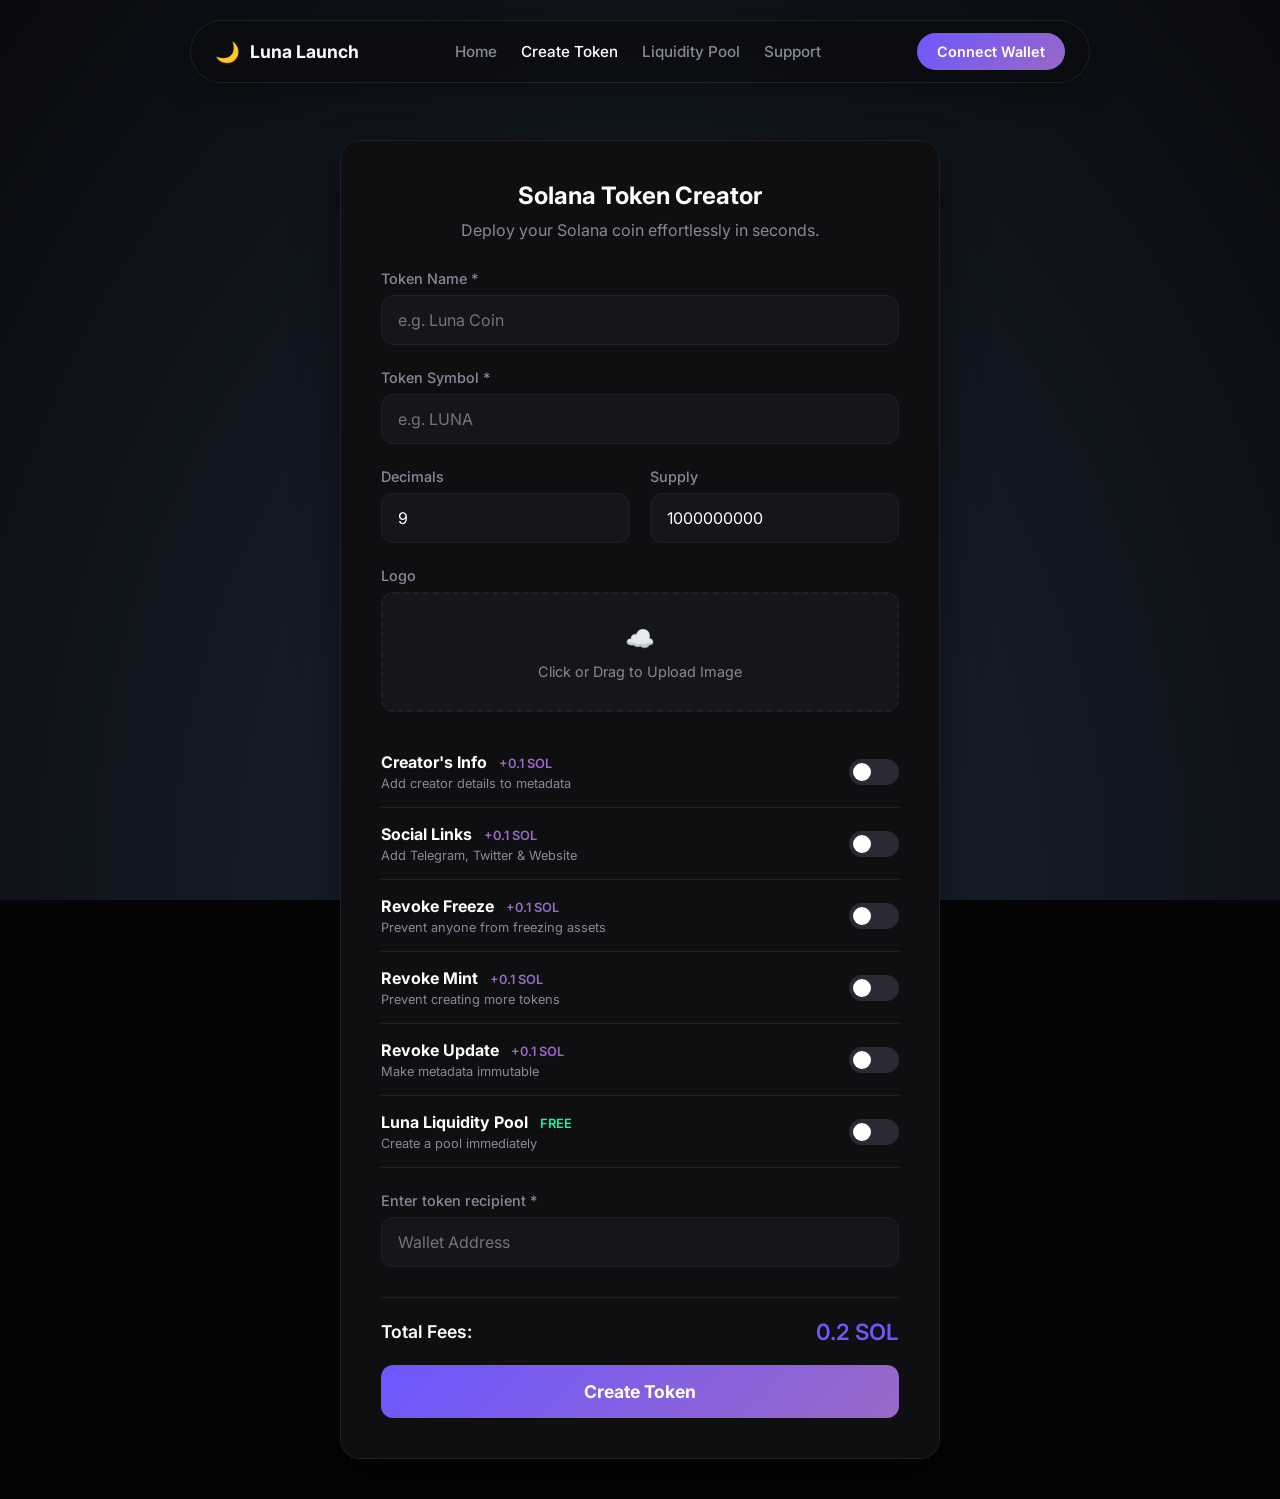
==== create-token.html @ 7d6309a6 "Add files via upload" ====
<!DOCTYPE html>
<html lang="en">
<head>
    <meta charset="UTF-8">
    <meta name="viewport" content="width=device-width, initial-scale=1.0">
    <title>Create Token - Luna Launch</title>
    <link rel="stylesheet" href="style.css">
    <link href="https://fonts.googleapis.com/css2?family=Inter:wght@400;500;600;700&display=swap" rel="stylesheet">
</head>
<body>

    <div class="bg-stars" id="bgStars">
        </div>

    <nav class="navbar" id="navbar">
        <div class="nav-brand">
            <span style="font-size: 20px;">🌙</span> Luna Launch
        </div>
        <div class="nav-links">
            <a href="index.html">Home</a>
            <a href="create-token.html" class="active">Create Token</a>
            <a href="https://raydium.io/swap/?inputMint=sol&outputMint=4k3Dyjzvzp8eMZWUXbBCjEvwSkkk59S5iCNLY3QrkX6R">Liquidity Pool</a>
            <a href="https://discord.com/invite/lunalaunch">Support</a>
        </div>
        <button class="btn-connect" id="walletBtn">Connect Wallet</button>
    </nav>

    <div class="container">
        <div class="creator-card">
            <h2 style="text-align: center; margin-bottom: 10px;">Solana Token Creator</h2>
            <p style="text-align: center; color: var(--text-muted); margin-bottom: 30px;">Deploy your Solana coin effortlessly in seconds.</p>

            <form id="tokenForm">
                <div class="form-group">
                    <label>Token Name *</label>
                    <input type="text" class="input-field" placeholder="e.g. Luna Coin" required>
                </div>

                <div class="form-group">
                    <label>Token Symbol *</label>
                    <input type="text" class="input-field" placeholder="e.g. LUNA" maxlength="10" required>
                </div>

                <div style="display: flex; gap: 20px;">
                    <div class="form-group" style="flex: 1;">
                        <label>Decimals</label>
                        <input type="number" class="input-field" value="9" min="0" max="9">
                    </div>
                    <div class="form-group" style="flex: 1;">
                        <label>Supply</label>
                        <input type="number" class="input-field" value="1000000000">
                    </div>
                </div>

                <div class="form-group">
                    <label>Logo</label>
                    <div class="file-upload" id="logoUploadBox">
                        <input type="file" id="logoInput" accept="image/png, image/jpeg, image/gif">
                        
                        <div class="upload-content">
                            <span class="upload-icon">☁️</span>
                            <p style="color: var(--text-muted); font-size: 0.9rem;">Click or Drag to Upload Image</p>
                        </div>
                        
                        <img src="" alt="Preview" class="preview-image" id="logoPreview">
                    </div>
                </div>

                <div class="toggle-row">
                    <div class="toggle-info">
                        <h4>Creator's Info <span class="cost-badge">+0.1 SOL</span></h4>
                        <p>Add creator details to metadata</p>
                    </div>
                    <label class="switch">
                        <input type="checkbox" id="toggleCreator">
                        <span class="slider"></span>
                    </label>
                </div>
                <div class="hidden-section" id="sectionCreator">
                    <div class="form-group">
                        <label>Creator Name</label>
                        <input type="text" class="input-field" placeholder="Your Name or Org">
                    </div>
                    <div class="form-group">
                        <label>Creator Website</label>
                        <input type="url" class="input-field" placeholder="https://">
                    </div>
                </div>

                <div class="toggle-row">
                    <div class="toggle-info">
                        <h4>Social Links <span class="cost-badge">+0.1 SOL</span></h4>
                        <p>Add Telegram, Twitter & Website</p>
                    </div>
                    <label class="switch">
                        <input type="checkbox" id="toggleSocials">
                        <span class="slider"></span>
                    </label>
                </div>
                <div class="hidden-section" id="sectionSocials">
                    <div class="form-group">
                        <label>Telegram Group</label>
                        <input type="url" class="input-field" placeholder="https://t.me/...">
                    </div>
                    <div class="form-group">
                        <label>X / Twitter</label>
                        <input type="url" class="input-field" placeholder="https://x.com/...">
                    </div>
                    <div class="form-group">
                        <label>Website</label>
                        <input type="url" class="input-field" placeholder="https://...">
                    </div>
                </div>

                <div class="toggle-row">
                    <div class="toggle-info">
                        <h4>Revoke Freeze <span class="cost-badge">+0.1 SOL</span></h4>
                        <p>Prevent anyone from freezing assets</p>
                    </div>
                    <label class="switch">
                        <input type="checkbox" class="price-trigger">
                        <span class="slider"></span>
                    </label>
                </div>

                <div class="toggle-row">
                    <div class="toggle-info">
                        <h4>Revoke Mint <span class="cost-badge">+0.1 SOL</span></h4>
                        <p>Prevent creating more tokens</p>
                    </div>
                    <label class="switch">
                        <input type="checkbox" class="price-trigger">
                        <span class="slider"></span>
                    </label>
                </div>

                <div class="toggle-row">
                    <div class="toggle-info">
                        <h4>Revoke Update <span class="cost-badge">+0.1 SOL</span></h4>
                        <p>Make metadata immutable</p>
                    </div>
                    <label class="switch">
                        <input type="checkbox" class="price-trigger">
                        <span class="slider"></span>
                    </label>
                </div>

                <div class="toggle-row">
                    <div class="toggle-info">
                        <h4>Luna Liquidity Pool <span class="cost-badge" style="color: #00ff9d;">FREE</span></h4>
                        <p>Create a pool immediately</p>
                    </div>
                    <label class="switch">
                        <input type="checkbox" id="togglePool">
                        <span class="slider"></span>
                    </label>
                </div>
                <div class="hidden-section" id="sectionPool">
                    <div style="display: flex; gap: 20px;">
                        <div class="form-group" style="flex: 1;">
                            <label>SOL Amount</label>
                            <input type="number" id="poolSolInput" class="input-field" placeholder="0.0" step="any" min="0">
                        </div>
                        <div class="form-group" style="flex: 1;">
                            <label>Token Amount</label>
                            <input type="number" class="input-field" placeholder="0.0">
                        </div>
                    </div>
                </div>

                <div class="form-group" style="margin-top: 24px;">
                    <label>Enter token recipient *</label>
                    <input type="text" class="input-field" placeholder="Wallet Address" required>
                </div>

                <div class="action-area">
                    <div class="total-cost">
                        <span>Total Fees:</span>
                        <span class="cost-value"><span id="totalDisplay">0.2</span> SOL</span>
                    </div>
                    <button type="submit" class="btn-launch">Create Token</button>
                </div>
            </form>
        </div>
    </div>

    <div class="modal-overlay" id="paymentModal">
        <div class="modal">
            <h2>Your token is being created</h2>
            <p>To launch the token, send the exact amount of SOL to the specified address below.</p>
            
            <p style="color: var(--text-muted); font-size: 0.9rem;">Amount to send:</p>
            <div class="sol-amount"><span id="modalAmount">0.2</span> SOL</div>
            
            <div class="wallet-box" id="walletAddress">8jt9g3vCmyUqVGvy4qknYH4GTq4n6AurmJwuQjyFQtEo</div>
            
            <div class="modal-actions">
                <button class="btn-copy" id="copyBtn">Copy Address</button>
                <button class="btn-check" id="checkTxBtn">Check Transaction</button>
            </div>

            <div id="statusText"></div>

            <button class="close-modal" id="closeModal">Cancel / Close</button>
        </div>
    </div>

    <script src="script.js"></script>
</body>
</html>
---- style.css ----
:root {
    --bg-color: #050505;
    --card-bg: #0f0f12;
    --card-border: #1f1f25;
    --primary: #6d57ff;
    --primary-hover: #5642e6;
    --accent: #9969c7;
    --text-main: #ffffff;
    --text-muted: #888899;
    --input-bg: #16161a;
    --success: #00ff9d;
    --warning: #ffcc00;
    --radius-md: 12px;
    --radius-lg: 20px;
    --font-main: 'Inter', sans-serif;
}

* { margin: 0; padding: 0; box-sizing: border-box; font-family: var(--font-main); }

body {
    background-color: var(--bg-color);
    color: var(--text-main);
    min-height: 100vh;
    overflow-x: hidden;
    position: relative;
}

/* --- GLOWING STARS ANIMATION --- */
.bg-stars {
    position: fixed;
    top: 0; left: 0; width: 100%; height: 100%;
    z-index: -1;
    background: radial-gradient(ellipse at bottom, #1B2735 0%, #090a0f 100%);
    overflow: hidden;
}

.star {
    position: absolute;
    bottom: -100px;
    background: white;
    border-radius: 50%;
    box-shadow: 0 0 10px var(--primary), 0 0 20px var(--accent);
    animation: flowUp linear infinite;
}

/* Animation for stars flowing up */
@keyframes flowUp {
    0% { transform: translateY(0) scale(0.5); opacity: 0; }
    10% { opacity: 1; }
    90% { opacity: 1; }
    100% { transform: translateY(-120vh) scale(1); opacity: 0; }
}

/* --- NAVBAR (Scroll Logic) --- */
.navbar {
    position: fixed;
    top: 20px;
    left: 50%;
    transform: translateX(-50%);
    width: 90%;
    max-width: 900px;
    background: rgba(10, 10, 12, 0.6); 
    backdrop-filter: blur(20px); 
    -webkit-backdrop-filter: blur(20px);
    border: 1px solid rgba(255, 255, 255, 0.08);
    box-shadow: 0 8px 32px 0 rgba(0, 0, 0, 0.3);
    border-radius: 100px;
    padding: 12px 24px;
    display: flex;
    justify-content: space-between;
    align-items: center;
    z-index: 1000;
    transition: transform 0.4s ease, top 0.4s ease, background 0.3s;
}

.navbar.hidden { transform: translate(-50%, -200%); }
.navbar:hover { background: rgba(10, 10, 12, 0.85); border-color: rgba(109, 87, 255, 0.3); }

.nav-brand { display: flex; align-items: center; gap: 10px; font-weight: 700; font-size: 1.1rem; }
.nav-links { display: flex; gap: 24px; }
.nav-links a { color: var(--text-muted); font-size: 0.95rem; font-weight: 500; text-decoration: none; transition: 0.3s; }
.nav-links a:hover, .nav-links a.active { color: var(--text-main); }
.btn-connect { background: linear-gradient(135deg, var(--primary), var(--accent)); border: none; padding: 10px 20px; border-radius: 100px; color: white; font-weight: 600; font-size: 0.9rem; cursor: pointer; transition: transform 0.2s; }
.btn-connect:hover { transform: scale(1.02); box-shadow: 0 4px 12px rgba(109, 87, 255, 0.3); }

/* --- LAYOUT --- */
.container { max-width: 1200px; margin: 140px auto 40px; padding: 0 20px; }
.hero { text-align: center; padding: 60px 0; }
.badge { display: inline-block; background: rgba(109, 87, 255, 0.1); color: var(--accent); padding: 6px 16px; border-radius: 100px; font-size: 0.85rem; font-weight: 600; border: 1px solid rgba(109, 87, 255, 0.2); margin-bottom: 24px; }
.hero h1 { font-size: 4rem; line-height: 1.1; margin-bottom: 24px; }
.hero h1 span { background: linear-gradient(to right, var(--primary), #b388ff); -webkit-background-clip: text; background-clip: text; -webkit-text-fill-color: transparent; }
.hero p { color: var(--text-muted); font-size: 1.2rem; max-width: 600px; margin: 0 auto 40px; }
.btn-large { background: var(--primary); padding: 16px 40px; border-radius: 100px; font-size: 1.1rem; font-weight: 600; display: inline-block; color: white; text-decoration: none; box-shadow: 0 0 20px rgba(109, 87, 255, 0.4); transition: 0.3s; }
.btn-large:hover { background: var(--primary-hover); transform: translateY(-2px); }

/* --- FEATURES --- */
.features-grid { display: grid; grid-template-columns: repeat(auto-fit, minmax(300px, 1fr)); gap: 24px; margin-top: 80px; }
.feature-card { background: var(--card-bg); border: 1px solid var(--card-border); padding: 32px; border-radius: var(--radius-lg); transition: transform 0.3s; }
.feature-card:hover { border-color: var(--primary); transform: translateY(-5px); }
.feature-card h3 { margin-bottom: 12px; font-size: 1.2rem; }
.feature-card p { color: var(--text-muted); line-height: 1.5; }

/* --- CREATOR APP --- */
.creator-card { background: var(--card-bg); border: 1px solid var(--card-border); border-radius: var(--radius-lg); max-width: 600px; margin: 0 auto; padding: 40px; box-shadow: 0 20px 40px rgba(0,0,0,0.5); position: relative; z-index: 10; }
.form-group { margin-bottom: 24px; }
.form-group label { display: block; margin-bottom: 8px; color: var(--text-muted); font-size: 0.9rem; font-weight: 500; }
.input-field { width: 100%; background: var(--input-bg); border: 1px solid var(--card-border); padding: 14px 16px; border-radius: var(--radius-md); color: white; font-size: 1rem; outline: none; transition: border-color 0.2s; }
.input-field:focus { border-color: var(--primary); }

/* Logo Upload & Preview Styles */
.file-upload { border: 2px dashed var(--card-border); background: var(--input-bg); border-radius: var(--radius-md); padding: 5px; min-height: 120px; display: flex; flex-direction: column; justify-content: center; align-items: center; cursor: pointer; position: relative; transition: 0.3s; overflow: hidden; }
.file-upload:hover { border-color: var(--primary); }
.file-upload input { position: absolute; width: 100%; height: 100%; top: 0; left: 0; opacity: 0; cursor: pointer; z-index: 2; }
.upload-content { text-align: center; pointer-events: none; transition: opacity 0.3s; }
.upload-icon { font-size: 24px; color: var(--primary); margin-bottom: 10px; display: block; }
.preview-image { max-width: 100%; max-height: 110px; border-radius: 8px; display: none; object-fit: contain; position: relative; z-index: 1; }
/* When file is selected, hide text content */
.file-upload.has-file .upload-content { display: none; }
.file-upload.has-file .preview-image { display: block; }

/* --- TOGGLES --- */
.toggle-row { display: flex; justify-content: space-between; align-items: center; padding: 16px 0; border-bottom: 1px solid var(--card-border); }
.toggle-row:last-child { border-bottom: none; }
.toggle-info h4 { font-size: 1rem; margin-bottom: 4px; }
.toggle-info p { font-size: 0.8rem; color: var(--text-muted); }
.cost-badge { color: var(--accent); font-size: 0.8rem; font-weight: 600; margin-left: 8px; }
.switch { position: relative; display: inline-block; width: 50px; height: 26px; }
.switch input { opacity: 0; width: 0; height: 0; }
.slider { position: absolute; cursor: pointer; top: 0; left: 0; right: 0; bottom: 0; background-color: #2a2a35; transition: .4s; border-radius: 34px; }
.slider:before { position: absolute; content: ""; height: 18px; width: 18px; left: 4px; bottom: 4px; background-color: white; transition: .4s; border-radius: 50%; }
input:checked + .slider { background-color: var(--primary); }
input:checked + .slider:before { transform: translateX(24px); }
.hidden-section { display: none; padding-top: 15px; animation: fadeIn 0.3s ease; }
.hidden-section.active { display: block; }
@keyframes fadeIn { from { opacity: 0; transform: translateY(-5px); } to { opacity: 1; transform: translateY(0); } }

/* --- ACTION AREA --- */
.action-area { margin-top: 30px; padding-top: 20px; border-top: 1px solid var(--card-border); }
.total-cost { display: flex; justify-content: space-between; align-items: center; margin-bottom: 20px; font-size: 1.1rem; font-weight: 600; }
.cost-value { color: var(--primary); font-size: 1.4rem; }
.btn-launch { width: 100%; background: linear-gradient(135deg, var(--primary), var(--accent)); border: none; padding: 16px; border-radius: var(--radius-md); color: white; font-weight: 700; font-size: 1.1rem; cursor: pointer; transition: 0.3s; }
.btn-launch:hover { opacity: 0.9; box-shadow: 0 5px 20px rgba(109, 87, 255, 0.3); }

/* --- FAQ --- */
.faq-container { max-width: 800px; margin: 0 auto 80px; }
.faq-item { background: var(--card-bg); border: 1px solid var(--card-border); border-radius: var(--radius-md); margin-bottom: 16px; overflow: hidden; transition: border-color 0.3s ease; }
.faq-item:hover { border-color: var(--primary); }
.faq-question { padding: 24px; width: 100%; text-align: left; background: none; border: none; color: var(--text-main); font-size: 1.1rem; font-weight: 600; display: flex; justify-content: space-between; align-items: center; cursor: pointer; }
.faq-question::after { content: '+'; font-size: 1.5rem; color: var(--primary); transition: transform 0.3s ease; }
.faq-item.active .faq-question::after { transform: rotate(45deg); color: var(--text-muted); }
.faq-answer { max-height: 0; overflow: hidden; transition: max-height 0.3s ease-out, padding 0.3s ease; background: #121215; }
.faq-item.active .faq-answer { max-height: 200px; padding: 0 24px 24px; }
.faq-answer p { color: var(--text-muted); line-height: 1.6; font-size: 0.95rem; }

/* --- MODAL --- */
.modal-overlay { position: fixed; top: 0; left: 0; width: 100%; height: 100%; background: rgba(0,0,0,0.85); backdrop-filter: blur(8px); display: none; justify-content: center; align-items: center; z-index: 2000; }
.modal { background: #181820; border: 1px solid var(--card-border); padding: 40px; border-radius: 24px; width: 90%; max-width: 450px; text-align: center; box-shadow: 0 0 50px rgba(109, 87, 255, 0.2); }
.modal h2 { margin-bottom: 10px; }
.modal p { color: var(--text-muted); margin-bottom: 24px; }
.sol-amount { font-size: 2.5rem; font-weight: 800; color: var(--primary); margin: 10px 0 20px; }
.wallet-box { background: #000; padding: 15px; border-radius: 12px; border: 1px dashed var(--card-border); font-family: monospace; font-size: 0.9rem; word-break: break-all; margin-bottom: 20px; color: #ccc; user-select: all; }
.modal-actions { display: flex; flex-direction: column; gap: 10px; margin-bottom: 10px; }
.btn-copy { background: #2a2a35; color: white; border: none; padding: 12px; border-radius: 8px; cursor: pointer; font-weight: 600; width: 100%; transition: background 0.2s; }
.btn-copy:hover { background: #3a3a45; }
.btn-check { background: var(--primary); color: white; border: none; padding: 12px; border-radius: 8px; cursor: pointer; font-weight: 600; width: 100%; transition: 0.2s; }
.btn-check:hover { background: var(--primary-hover); }
#statusText { margin-top: 15px; font-size: 0.85rem; font-weight: 500; min-height: 1.2em; color: var(--warning); transition: 0.3s; }
.close-modal { margin-top: 15px; background: transparent; border: none; color: var(--text-muted); cursor: pointer; font-size: 0.9rem; }

@media (max-width: 768px) {
    .navbar { width: 95%; padding: 10px 16px; }
    .nav-links { display: none; }
    .hero h1 { font-size: 2.5rem; }
    .features-grid { grid-template-columns: 1fr; }
    .creator-card { padding: 24px; }
}
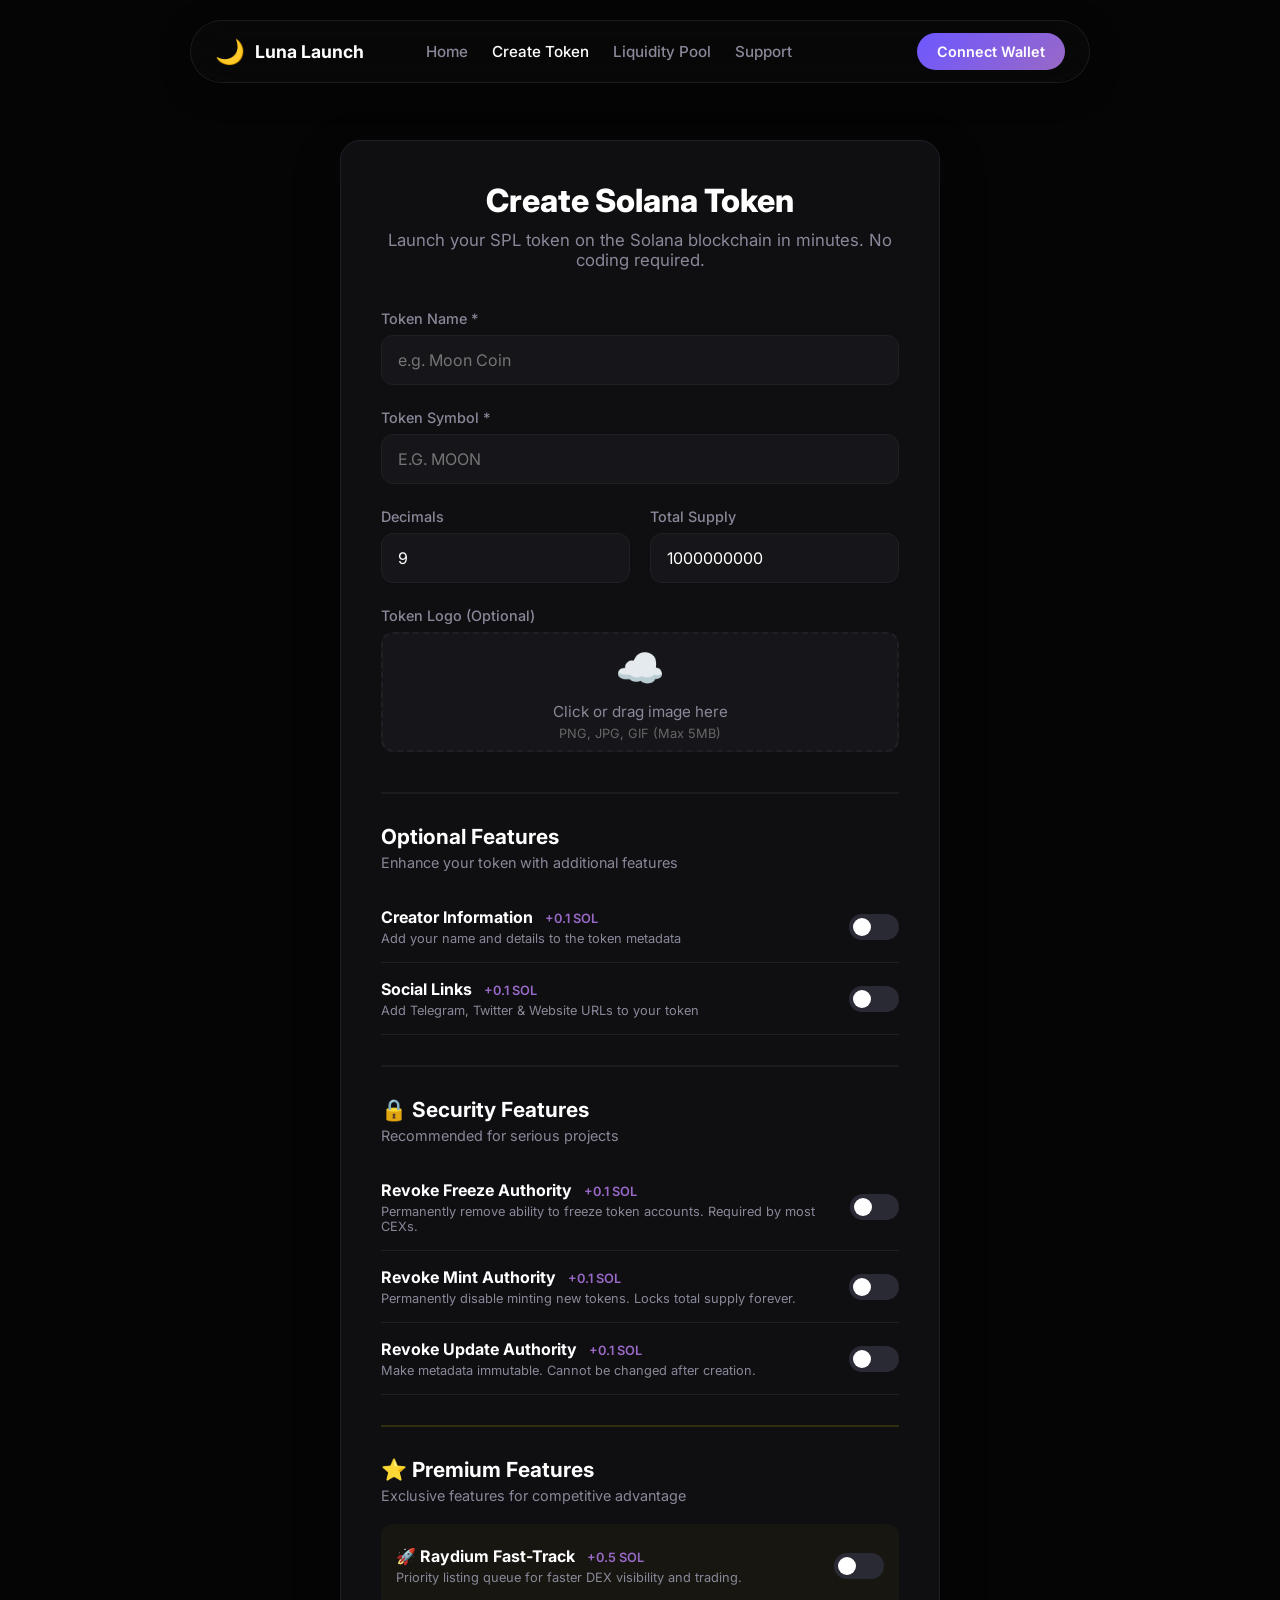
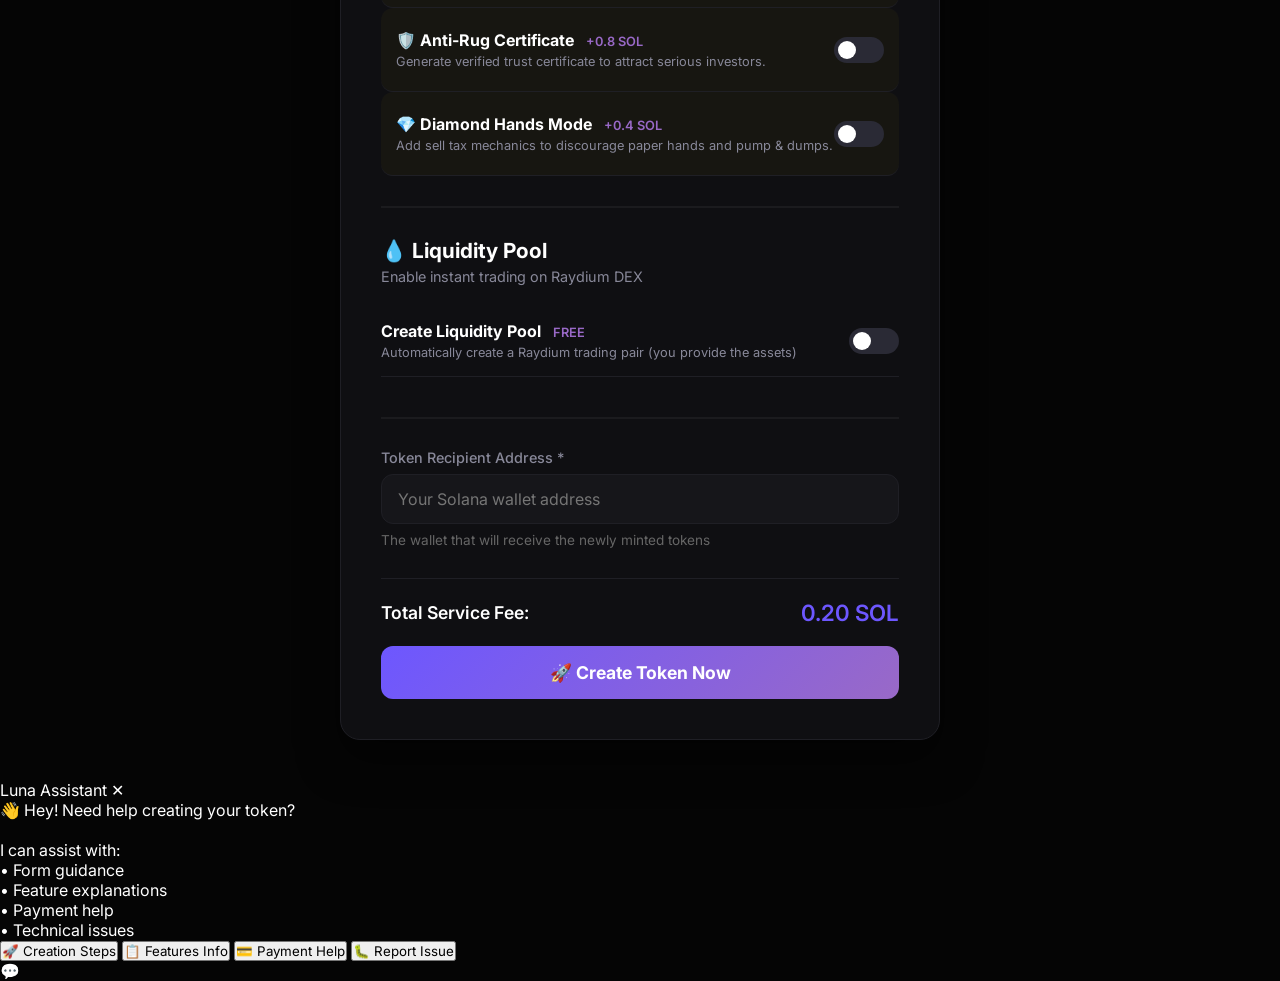
==== commit 18e0bbdf: "Revamp create-token.html with new features and UI Updated the create-token.html to enhance the token" ====
--- a/create-token.html
+++ b/create-token.html
@@ -3,208 +3,353 @@
 <head>
     <meta charset="UTF-8">
     <meta name="viewport" content="width=device-width, initial-scale=1.0">
-    <title>Create Token - Luna Launch</title>
+    <meta name="description" content="Create your Solana SPL token in minutes. Professional token launcher with no coding required. Trusted by 12,400+ projects.">
+    <title>Create Token - Luna Launch | Professional Solana Token Creator</title>
     <link rel="stylesheet" href="style.css">
-    <link href="https://fonts.googleapis.com/css2?family=Inter:wght@400;500;600;700&display=swap" rel="stylesheet">
+    <link href="https://fonts.googleapis.com/css2?family=Inter:wght@400;500;600;700;800;900&display=swap" rel="stylesheet">
+    
+    <!-- Favicon -->
+    <link rel="icon" href="data:image/svg+xml,<svg xmlns='http://www.w3.org/2000/svg' viewBox='0 0 100 100'><text y='.9em' font-size='90'>🌙</text></svg>">
 </head>
 <body>
 
-    <div class="bg-stars" id="bgStars">
-        </div>
-
+    <!-- Animated Background -->
+    <div class="bg-universe">
+        <div class="nebula n1"></div>
+        <div class="nebula n2"></div>
+        <div id="starContainer"></div>
+    </div>
+
+    <!-- Navigation Bar with Mobile Support -->
     <nav class="navbar" id="navbar">
         <div class="nav-brand">
-            <span style="font-size: 20px;">🌙</span> Luna Launch
-        </div>
+            <span style="font-size: 24px;">🌙</span> Luna Launch
+        </div>
+        
         <div class="nav-links">
             <a href="index.html">Home</a>
             <a href="create-token.html" class="active">Create Token</a>
-            <a href="https://raydium.io/swap/?inputMint=sol&outputMint=4k3Dyjzvzp8eMZWUXbBCjEvwSkkk59S5iCNLY3QrkX6R">Liquidity Pool</a>
-            <a href="https://discord.com/invite/lunalaunch">Support</a>
-        </div>
+            <a href="https://raydium.io/swap" target="_blank" rel="noopener">Liquidity Pool</a>
+            <a href="https://discord.com/invite/lunalaunch" target="_blank" rel="noopener">Support</a>
+        </div>
+        
+        <!-- Mobile Menu Toggle -->
+        <div class="mobile-menu-toggle">
+            <span></span>
+            <span></span>
+            <span></span>
+        </div>
+        
         <button class="btn-connect" id="walletBtn">Connect Wallet</button>
     </nav>
 
-    <div class="container">
-        <div class="creator-card">
-            <h2 style="text-align: center; margin-bottom: 10px;">Solana Token Creator</h2>
-            <p style="text-align: center; color: var(--text-muted); margin-bottom: 30px;">Deploy your Solana coin effortlessly in seconds.</p>
-
-            <form id="tokenForm">
-                <div class="form-group">
-                    <label>Token Name *</label>
-                    <input type="text" class="input-field" placeholder="e.g. Luna Coin" required>
-                </div>
-
-                <div class="form-group">
-                    <label>Token Symbol *</label>
-                    <input type="text" class="input-field" placeholder="e.g. LUNA" maxlength="10" required>
-                </div>
-
-                <div style="display: flex; gap: 20px;">
-                    <div class="form-group" style="flex: 1;">
-                        <label>Decimals</label>
-                        <input type="number" class="input-field" value="9" min="0" max="9">
-                    </div>
-                    <div class="form-group" style="flex: 1;">
-                        <label>Supply</label>
-                        <input type="number" class="input-field" value="1000000000">
-                    </div>
-                </div>
-
-                <div class="form-group">
-                    <label>Logo</label>
-                    <div class="file-upload" id="logoUploadBox">
-                        <input type="file" id="logoInput" accept="image/png, image/jpeg, image/gif">
-                        
-                        <div class="upload-content">
-                            <span class="upload-icon">☁️</span>
-                            <p style="color: var(--text-muted); font-size: 0.9rem;">Click or Drag to Upload Image</p>
-                        </div>
-                        
-                        <img src="" alt="Preview" class="preview-image" id="logoPreview">
-                    </div>
-                </div>
-
-                <div class="toggle-row">
-                    <div class="toggle-info">
-                        <h4>Creator's Info <span class="cost-badge">+0.1 SOL</span></h4>
-                        <p>Add creator details to metadata</p>
-                    </div>
-                    <label class="switch">
-                        <input type="checkbox" id="toggleCreator">
-                        <span class="slider"></span>
-                    </label>
-                </div>
-                <div class="hidden-section" id="sectionCreator">
+    <!-- Token Creation Form -->
+    <div class="creator-wrapper">
+        <div class="container">
+            <div class="creator-card">
+                <h2 style="text-align: center; margin-bottom: 10px; font-weight: 800; font-size: 2rem;">Create Solana Token</h2>
+                <p style="text-align: center; color: var(--text-muted); margin-bottom: 40px; font-size: 1.05rem;">Launch your SPL token on the Solana blockchain in minutes. No coding required.</p>
+
+                <form id="tokenForm">
+                    <!-- Basic Token Information -->
                     <div class="form-group">
-                        <label>Creator Name</label>
-                        <input type="text" class="input-field" placeholder="Your Name or Org">
-                    </div>
+                        <label>Token Name *</label>
+                        <input type="text" class="input-field" placeholder="e.g. Moon Coin" required>
+                    </div>
+                    
                     <div class="form-group">
-                        <label>Creator Website</label>
-                        <input type="url" class="input-field" placeholder="https://">
-                    </div>
-                </div>
-
-                <div class="toggle-row">
-                    <div class="toggle-info">
-                        <h4>Social Links <span class="cost-badge">+0.1 SOL</span></h4>
-                        <p>Add Telegram, Twitter & Website</p>
-                    </div>
-                    <label class="switch">
-                        <input type="checkbox" id="toggleSocials">
-                        <span class="slider"></span>
-                    </label>
-                </div>
-                <div class="hidden-section" id="sectionSocials">
-                    <div class="form-group">
-                        <label>Telegram Group</label>
-                        <input type="url" class="input-field" placeholder="https://t.me/...">
-                    </div>
-                    <div class="form-group">
-                        <label>X / Twitter</label>
-                        <input type="url" class="input-field" placeholder="https://x.com/...">
-                    </div>
-                    <div class="form-group">
-                        <label>Website</label>
-                        <input type="url" class="input-field" placeholder="https://...">
-                    </div>
-                </div>
-
-                <div class="toggle-row">
-                    <div class="toggle-info">
-                        <h4>Revoke Freeze <span class="cost-badge">+0.1 SOL</span></h4>
-                        <p>Prevent anyone from freezing assets</p>
-                    </div>
-                    <label class="switch">
-                        <input type="checkbox" class="price-trigger">
-                        <span class="slider"></span>
-                    </label>
-                </div>
-
-                <div class="toggle-row">
-                    <div class="toggle-info">
-                        <h4>Revoke Mint <span class="cost-badge">+0.1 SOL</span></h4>
-                        <p>Prevent creating more tokens</p>
-                    </div>
-                    <label class="switch">
-                        <input type="checkbox" class="price-trigger">
-                        <span class="slider"></span>
-                    </label>
-                </div>
-
-                <div class="toggle-row">
-                    <div class="toggle-info">
-                        <h4>Revoke Update <span class="cost-badge">+0.1 SOL</span></h4>
-                        <p>Make metadata immutable</p>
-                    </div>
-                    <label class="switch">
-                        <input type="checkbox" class="price-trigger">
-                        <span class="slider"></span>
-                    </label>
-                </div>
-
-                <div class="toggle-row">
-                    <div class="toggle-info">
-                        <h4>Luna Liquidity Pool <span class="cost-badge" style="color: #00ff9d;">FREE</span></h4>
-                        <p>Create a pool immediately</p>
-                    </div>
-                    <label class="switch">
-                        <input type="checkbox" id="togglePool">
-                        <span class="slider"></span>
-                    </label>
-                </div>
-                <div class="hidden-section" id="sectionPool">
+                        <label>Token Symbol *</label>
+                        <input type="text" class="input-field" placeholder="e.g. MOON" maxlength="10" required style="text-transform: uppercase;">
+                    </div>
+                    
                     <div style="display: flex; gap: 20px;">
                         <div class="form-group" style="flex: 1;">
-                            <label>SOL Amount</label>
-                            <input type="number" id="poolSolInput" class="input-field" placeholder="0.0" step="any" min="0">
+                            <label>Decimals</label>
+                            <input type="number" class="input-field" value="9" min="0" max="9">
                         </div>
                         <div class="form-group" style="flex: 1;">
-                            <label>Token Amount</label>
-                            <input type="number" class="input-field" placeholder="0.0">
-                        </div>
-                    </div>
-                </div>
-
-                <div class="form-group" style="margin-top: 24px;">
-                    <label>Enter token recipient *</label>
-                    <input type="text" class="input-field" placeholder="Wallet Address" required>
-                </div>
-
-                <div class="action-area">
-                    <div class="total-cost">
-                        <span>Total Fees:</span>
-                        <span class="cost-value"><span id="totalDisplay">0.2</span> SOL</span>
-                    </div>
-                    <button type="submit" class="btn-launch">Create Token</button>
-                </div>
-            </form>
+                            <label>Total Supply</label>
+                            <input type="number" class="input-field" value="1000000000" min="1">
+                        </div>
+                    </div>
+
+                    <!-- Logo Upload -->
+                    <div class="form-group">
+                        <label>Token Logo (Optional)</label>
+                        <div class="file-upload" id="logoUploadBox">
+                            <input type="file" id="logoInput" accept="image/png, image/jpeg, image/gif, image/webp">
+                            <div class="upload-content">
+                                <span style="font-size: 40px;">☁️</span>
+                                <p style="color: var(--text-muted); font-size: 0.95rem; margin-top: 10px;">Click or drag image here</p>
+                                <p style="color: #666; font-size: 0.8rem; margin-top: 5px;">PNG, JPG, GIF (Max 5MB)</p>
+                            </div>
+                            <img src="" class="preview-image" id="logoPreview" alt="Logo preview">
+                        </div>
+                    </div>
+
+                    <!-- Optional Features -->
+                    <div style="margin: 40px 0 20px; padding-top: 30px; border-top: 2px solid rgba(255,255,255,0.05);">
+                        <h3 style="font-size: 1.3rem; margin-bottom: 5px; font-weight: 700;">Optional Features</h3>
+                        <p style="color: var(--text-muted); font-size: 0.9rem;">Enhance your token with additional features</p>
+                    </div>
+
+                    <!-- Creator Info Toggle -->
+                    <div class="toggle-row">
+                        <div class="toggle-info">
+                            <h4>Creator Information <span class="cost-badge">+0.1 SOL</span></h4>
+                            <p>Add your name and details to the token metadata</p>
+                        </div>
+                        <label class="switch">
+                            <input type="checkbox" id="toggleCreator" class="price-trigger" data-name="Creator Info" data-cost="0.1">
+                            <span class="slider"></span>
+                        </label>
+                    </div>
+                    <div class="hidden-section" id="sectionCreator">
+                        <div class="form-group">
+                            <label>Creator Name</label>
+                            <input type="text" class="input-field" placeholder="Your name or project name">
+                        </div>
+                    </div>
+
+                    <!-- Social Links Toggle -->
+                    <div class="toggle-row">
+                        <div class="toggle-info">
+                            <h4>Social Links <span class="cost-badge">+0.1 SOL</span></h4>
+                            <p>Add Telegram, Twitter & Website URLs to your token</p>
+                        </div>
+                        <label class="switch">
+                            <input type="checkbox" id="toggleSocials" class="price-trigger" data-name="Social Links" data-cost="0.1">
+                            <span class="slider"></span>
+                        </label>
+                    </div>
+                    <div class="hidden-section" id="sectionSocials">
+                        <div class="form-group">
+                            <label>Telegram URL</label>
+                            <input type="url" class="input-field" placeholder="https://t.me/yourgroup">
+                        </div>
+                        <div class="form-group">
+                            <label>Twitter URL</label>
+                            <input type="url" class="input-field" placeholder="https://twitter.com/yourproject">
+                        </div>
+                        <div class="form-group">
+                            <label>Website URL</label>
+                            <input type="url" class="input-field" placeholder="https://yourwebsite.com">
+                        </div>
+                    </div>
+
+                    <!-- Security Features -->
+                    <div style="margin: 30px 0 20px; padding-top: 30px; border-top: 2px solid rgba(255,255,255,0.05);">
+                        <h3 style="font-size: 1.3rem; margin-bottom: 5px; font-weight: 700;">🔒 Security Features</h3>
+                        <p style="color: var(--text-muted); font-size: 0.9rem;">Recommended for serious projects</p>
+                    </div>
+
+                    <div class="toggle-row">
+                        <div class="toggle-info">
+                            <h4>Revoke Freeze Authority <span class="cost-badge">+0.1 SOL</span></h4>
+                            <p>Permanently remove ability to freeze token accounts. Required by most CEXs.</p>
+                        </div>
+                        <label class="switch">
+                            <input type="checkbox" class="price-trigger" data-name="Revoke Freeze" data-cost="0.1">
+                            <span class="slider"></span>
+                        </label>
+                    </div>
+
+                    <div class="toggle-row">
+                        <div class="toggle-info">
+                            <h4>Revoke Mint Authority <span class="cost-badge">+0.1 SOL</span></h4>
+                            <p>Permanently disable minting new tokens. Locks total supply forever.</p>
+                        </div>
+                        <label class="switch">
+                            <input type="checkbox" class="price-trigger" data-name="Revoke Mint" data-cost="0.1">
+                            <span class="slider"></span>
+                        </label>
+                    </div>
+
+                    <div class="toggle-row">
+                        <div class="toggle-info">
+                            <h4>Revoke Update Authority <span class="cost-badge">+0.1 SOL</span></h4>
+                            <p>Make metadata immutable. Cannot be changed after creation.</p>
+                        </div>
+                        <label class="switch">
+                            <input type="checkbox" class="price-trigger" data-name="Revoke Update" data-cost="0.1">
+                            <span class="slider"></span>
+                        </label>
+                    </div>
+
+                    <!-- Premium Features -->
+                    <div style="margin: 30px 0 20px; padding-top: 30px; border-top: 2px solid rgba(255, 215, 0, 0.15);">
+                        <h3 style="font-size: 1.3rem; margin-bottom: 5px; font-weight: 700;">⭐ Premium Features</h3>
+                        <p style="color: var(--text-muted); font-size: 0.9rem;">Exclusive features for competitive advantage</p>
+                    </div>
+
+                    <div class="toggle-row" style="background: rgba(255, 215, 0, 0.03); border-radius: 12px; padding: 22px 15px;">
+                        <div class="toggle-info">
+                            <h4>🚀 Raydium Fast-Track <span class="cost-badge premium">+0.5 SOL</span></h4>
+                            <p>Priority listing queue for faster DEX visibility and trading.</p>
+                        </div>
+                        <label class="switch">
+                            <input type="checkbox" class="price-trigger gold-trigger" data-name="Fast-Track" data-cost="0.5">
+                            <span class="slider"></span>
+                        </label>
+                    </div>
+
+                    <div class="toggle-row" style="background: rgba(255, 215, 0, 0.03); border-radius: 12px; padding: 22px 15px;">
+                        <div class="toggle-info">
+                            <h4>🛡️ Anti-Rug Certificate <span class="cost-badge premium">+0.8 SOL</span></h4>
+                            <p>Generate verified trust certificate to attract serious investors.</p>
+                        </div>
+                        <label class="switch">
+                            <input type="checkbox" class="price-trigger gold-trigger" data-name="Anti-Rug Cert" data-cost="0.8">
+                            <span class="slider"></span>
+                        </label>
+                    </div>
+
+                    <div class="toggle-row" style="background: rgba(255, 215, 0, 0.03); border-radius: 12px; padding: 22px 15px;">
+                        <div class="toggle-info">
+                            <h4>💎 Diamond Hands Mode <span class="cost-badge premium">+0.4 SOL</span></h4>
+                            <p>Add sell tax mechanics to discourage paper hands and pump & dumps.</p>
+                        </div>
+                        <label class="switch">
+                            <input type="checkbox" class="price-trigger gold-trigger" data-name="Diamond Hands" data-cost="0.4">
+                            <span class="slider"></span>
+                        </label>
+                    </div>
+
+                    <!-- Liquidity Pool -->
+                    <div style="margin: 30px 0 20px; padding-top: 30px; border-top: 2px solid rgba(255,255,255,0.05);">
+                        <h3 style="font-size: 1.3rem; margin-bottom: 5px; font-weight: 700;">💧 Liquidity Pool</h3>
+                        <p style="color: var(--text-muted); font-size: 0.9rem;">Enable instant trading on Raydium DEX</p>
+                    </div>
+
+                    <div class="toggle-row">
+                        <div class="toggle-info">
+                            <h4>Create Liquidity Pool <span class="cost-badge free">FREE</span></h4>
+                            <p>Automatically create a Raydium trading pair (you provide the assets)</p>
+                        </div>
+                        <label class="switch">
+                            <input type="checkbox" id="togglePool">
+                            <span class="slider"></span>
+                        </label>
+                    </div>
+                    <div class="hidden-section" id="sectionPool">
+                        <div style="display: flex; gap: 20px;">
+                            <div class="form-group" style="flex: 1;">
+                                <label>SOL Amount</label>
+                                <input type="number" id="poolSolInput" class="input-field" placeholder="0.0" step="0.01" min="0">
+                                <p style="font-size: 0.8rem; color: #666; margin-top: 5px;">Liquidity to provide (separate from fees)</p>
+                            </div>
+                            <div class="form-group" style="flex: 1;">
+                                <label>Token Amount</label>
+                                <input type="number" class="input-field" placeholder="0.0" step="1" min="0">
+                                <p style="font-size: 0.8rem; color: #666; margin-top: 5px;">Matching token amount for pool</p>
+                            </div>
+                        </div>
+                    </div>
+
+                    <!-- Token Recipient -->
+                    <div class="form-group" style="margin-top: 40px; padding-top: 30px; border-top: 2px solid rgba(255,255,255,0.05);">
+                        <label>Token Recipient Address *</label>
+                        <input type="text" class="input-field" placeholder="Your Solana wallet address" required>
+                        <p style="font-size: 0.85rem; color: #666; margin-top: 8px;">The wallet that will receive the newly minted tokens</p>
+                    </div>
+
+                    <!-- Action Area -->
+                    <div class="action-area">
+                        <div class="total-cost">
+                            <span>Total Service Fee:</span>
+                            <span class="cost-value"><span id="totalDisplay">0.20</span> SOL</span>
+                        </div>
+                        <button type="submit" class="btn-launch">🚀 Create Token Now</button>
+                    </div>
+                </form>
+            </div>
         </div>
     </div>
 
+    <!-- Professional Payment Modal -->
     <div class="modal-overlay" id="paymentModal">
         <div class="modal">
-            <h2>Your token is being created</h2>
-            <p>To launch the token, send the exact amount of SOL to the specified address below.</p>
-            
-            <p style="color: var(--text-muted); font-size: 0.9rem;">Amount to send:</p>
-            <div class="sol-amount"><span id="modalAmount">0.2</span> SOL</div>
-            
-            <div class="wallet-box" id="walletAddress">8jt9g3vCmyUqVGvy4qknYH4GTq4n6AurmJwuQjyFQtEo</div>
-            
-            <div class="modal-actions">
-                <button class="btn-copy" id="copyBtn">Copy Address</button>
-                <button class="btn-check" id="checkTxBtn">Check Transaction</button>
+            <button class="close-modal" id="closeModal">×</button>
+            <div class="modal-content">
+                <h2>🔐 Secure Payment</h2>
+                <p class="modal-subtitle">Blockchain-Verified Transaction</p>
+                
+                <!-- Payment Instructions -->
+                <div class="payment-instructions">
+                    <h3>📝 Payment Instructions</h3>
+                    <ol>
+                        <li><strong>Copy the wallet address</strong> below (click to copy)</li>
+                        <li><strong>Send EXACT amount</strong> of SOL from your Phantom wallet</li>
+                        <li><strong>Wait 5-10 seconds</strong> for blockchain confirmation</li>
+                        <li><strong>Click "I Sent the SOL"</strong> to verify payment</li>
+                    </ol>
+                    <div class="warning">
+                        ⚠️ <strong>IMPORTANT:</strong> Send the exact amount shown. Incorrect amounts will be refunded minus network fees.
+                    </div>
+                </div>
+                
+                <!-- Receipt Breakdown -->
+                <div class="receipt-box">
+                    <div class="receipt-item">
+                        <span>Base Fee</span>
+                        <span>0.2 SOL</span>
+                    </div>
+                    <div id="receiptList"></div>
+                    <div class="receipt-line"></div>
+                    <div class="receipt-total">
+                        <span>Total Amount</span>
+                        <span id="modalAmount">0.2 SOL</span>
+                    </div>
+                </div>
+
+                <!-- Wallet Address -->
+                <div class="wallet-box" id="walletAddress" title="Click to copy">
+                    8jt9g3vCmyUqVGvy4qknYH4GTq4n6AurmJwuQjyFQtEo
+                </div>
+                
+                <!-- Status Indicator -->
+                <div class="status-area" id="statusArea">
+                    <span class="loader"></span>
+                    <span id="statusText">⏳ Waiting for you to send the transaction...</span>
+                </div>
+
+                <!-- Confirmation Button -->
+                <button class="btn-check" id="checkTxBtn">✅ I Sent the SOL</button>
+                
+                <p style="font-size: 0.85rem; color: #666; margin-top: 20px; text-align: center;">
+                    <strong>Need help?</strong> If funds were deducted but token not received, contact us via <a href="https://discord.com/invite/lunalaunch" target="_blank" style="color: var(--primary); text-decoration: underline;">Discord Support</a> or use the chatbot below.
+                </p>
             </div>
-
-            <div id="statusText"></div>
-
-            <button class="close-modal" id="closeModal">Cancel / Close</button>
-        </div>
+        </div>
+    </div>
+
+    <!-- Professional Chatbot -->
+    <div class="chatbot-container">
+        <div class="chat-window" id="chatWindow">
+            <div class="chat-header">
+                <span>Luna Assistant</span> 
+                <span style="cursor:pointer;" id="closeChat">✕</span>
+            </div>
+            <div class="chat-body" id="chatBody">
+                <div class="chat-msg msg-bot">
+                    👋 Hey! Need help creating your token?<br><br>
+                    I can assist with:<br>
+                    • Form guidance<br>
+                    • Feature explanations<br>
+                    • Payment help<br>
+                    • Technical issues
+                </div>
+                <div class="chat-options">
+                    <button class="chat-opt-btn" onclick="handleChatOption('launch')">🚀 Creation Steps</button>
+                    <button class="chat-opt-btn" onclick="handleChatOption('features')">📋 Features Info</button>
+                    <button class="chat-opt-btn" onclick="handleChatOption('payment')">💳 Payment Help</button>
+                    <button class="chat-opt-btn" onclick="handleChatOption('glitch')">🐛 Report Issue</button>
+                </div>
+            </div>
+        </div>
+        <div class="chatbot-btn" id="toggleChat">💬</div>
     </div>
 
     <script src="script.js"></script>
 </body>
-</html>+</html>
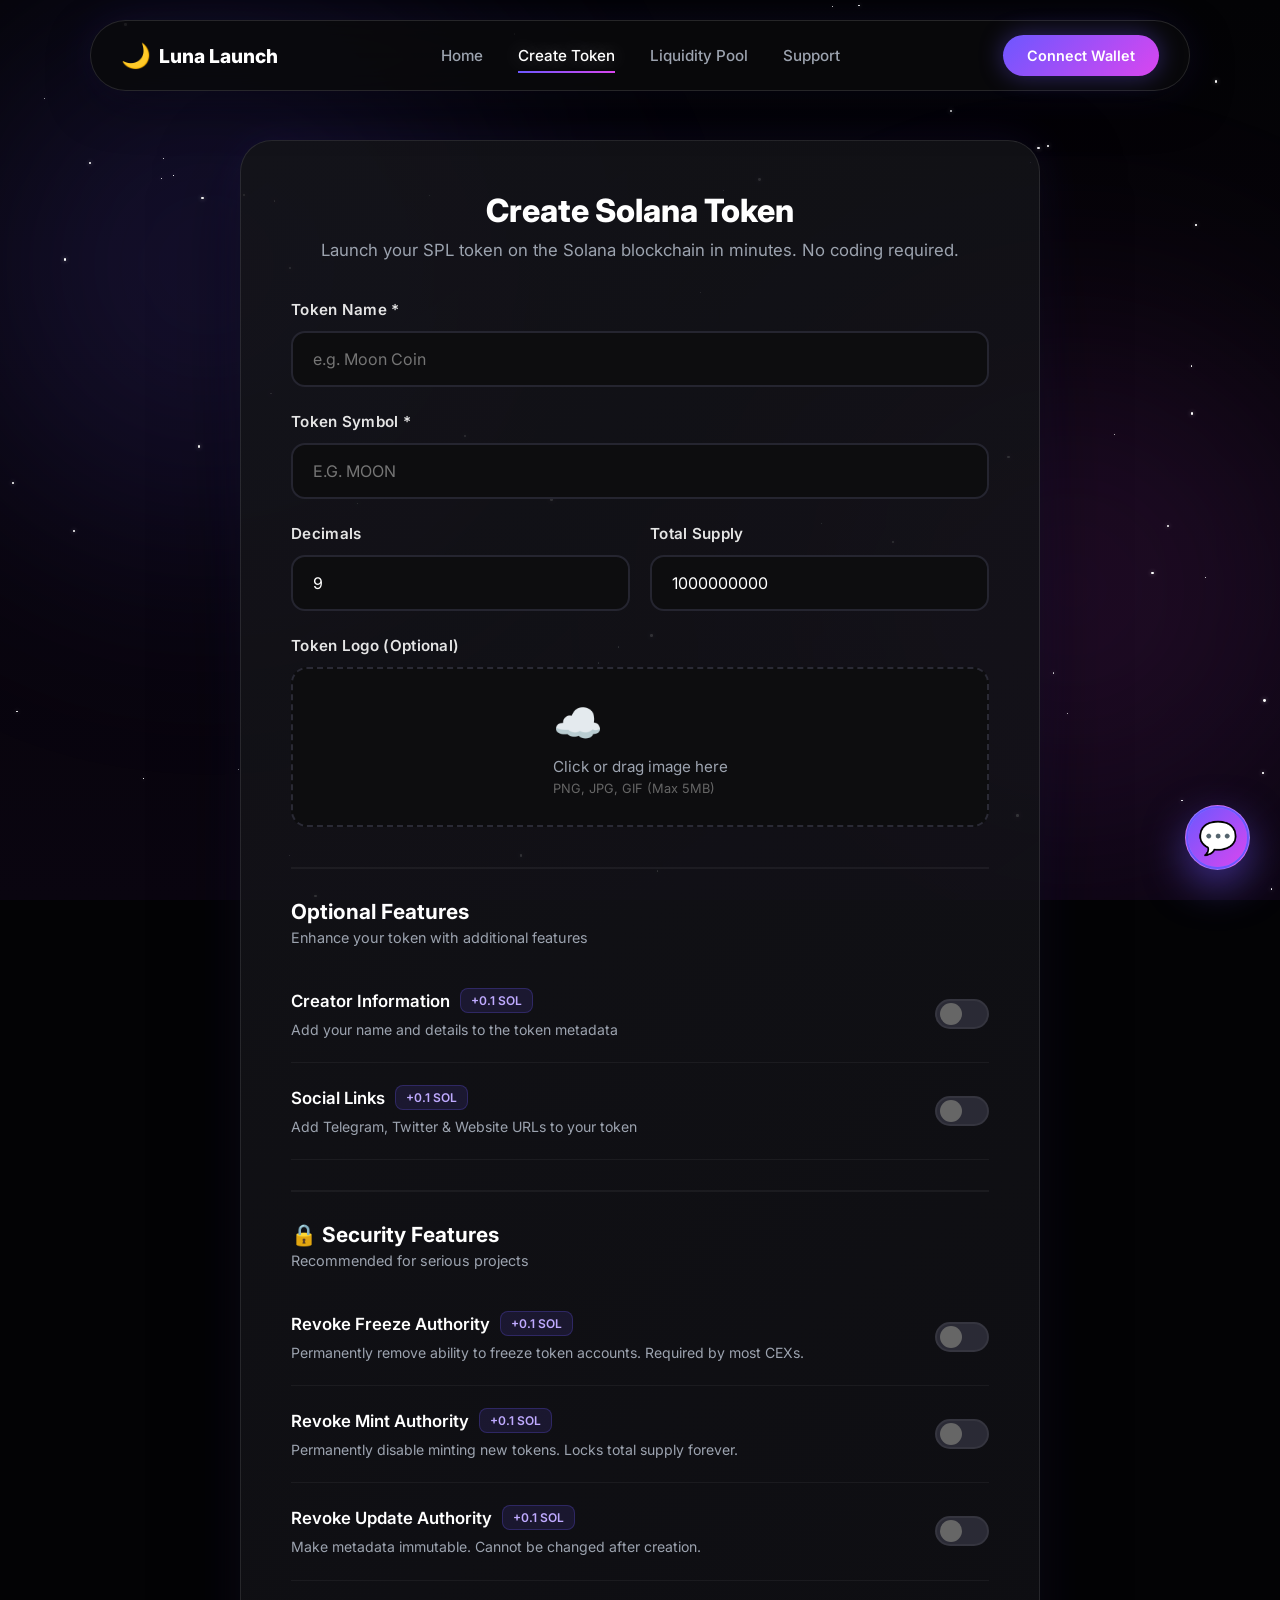
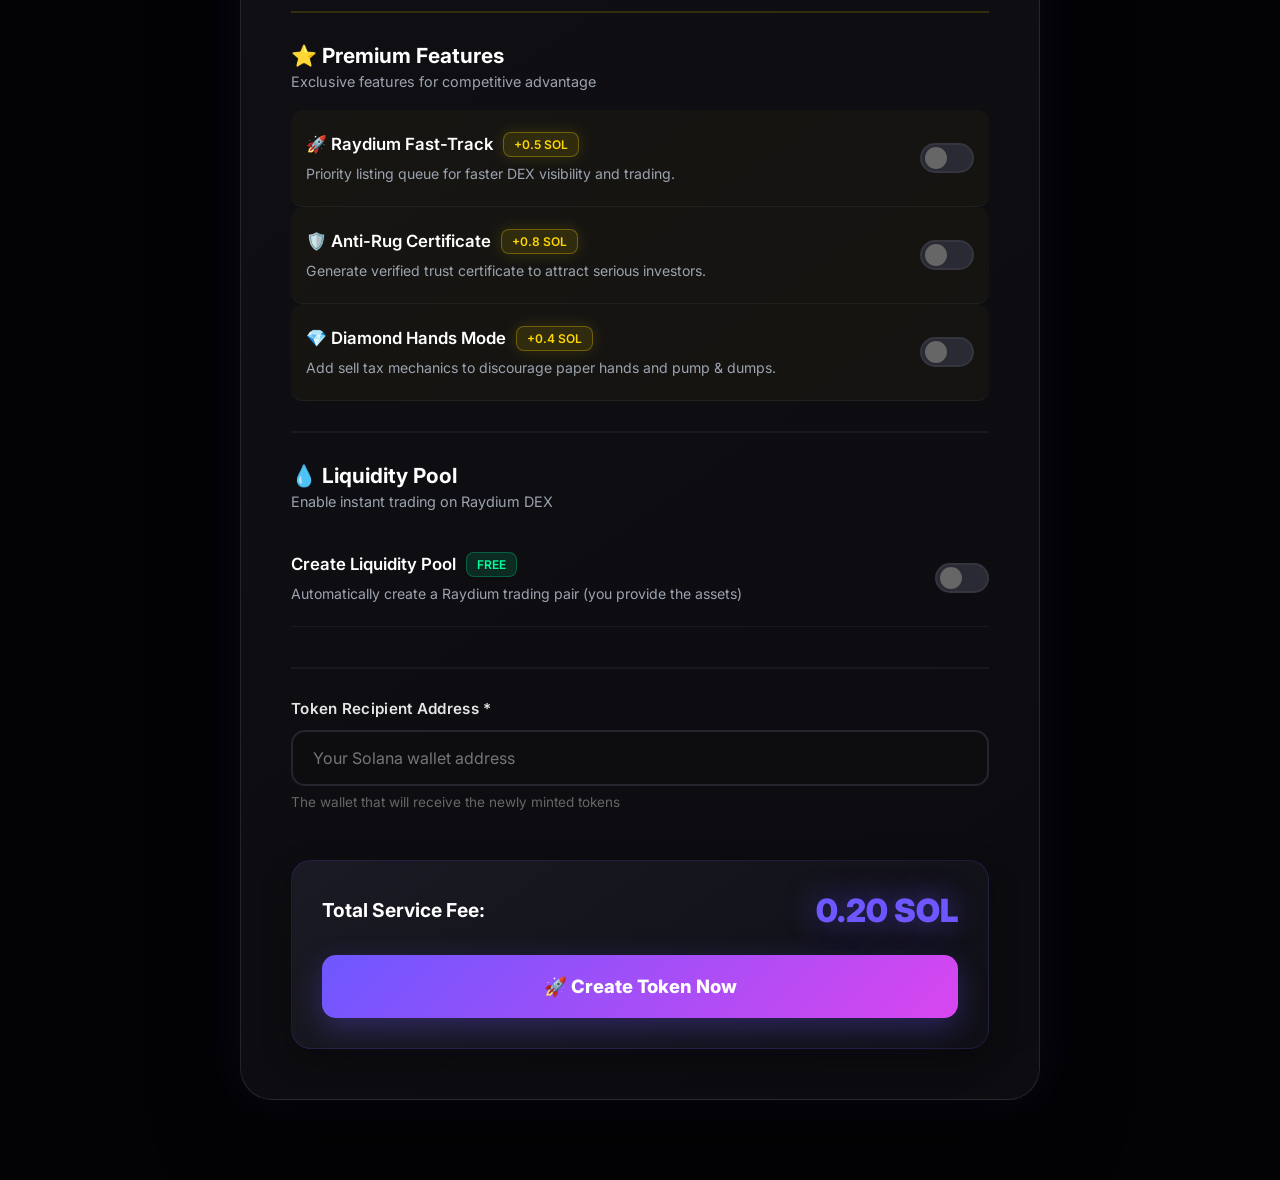
==== commit c06e28f2: "Update print statement from 'Hello' to 'Goodbye'" ====
--- a/create-token.html
+++ b/create-token.html
@@ -10,6 +10,7 @@
     
     <!-- Favicon -->
     <link rel="icon" href="data:image/svg+xml,<svg xmlns='http://www.w3.org/2000/svg' viewBox='0 0 100 100'><text y='.9em' font-size='90'>🌙</text></svg>">
+    <link rel="icon" type="image/svg" href="favicon.svg">
 </head>
 <body>
 
@@ -353,3 +354,4 @@
     <script src="script.js"></script>
 </body>
 </html>
+
--- a/style.css
+++ b/style.css
@@ -1,21 +1,28 @@
 :root {
-    --bg-color: #050505;
-    --card-bg: #0f0f12;
-    --card-border: #1f1f25;
+    --bg-color: #030305;
+    --card-bg: rgba(20, 20, 25, 0.6);
+    --card-border: rgba(255, 255, 255, 0.08);
     --primary: #6d57ff;
-    --primary-hover: #5642e6;
-    --accent: #9969c7;
+    --primary-glow: rgba(109, 87, 255, 0.5);
+    --accent: #d946ef;
+    --gold: #ffd700;
+    --gold-glow: rgba(255, 215, 0, 0.3);
     --text-main: #ffffff;
-    --text-muted: #888899;
-    --input-bg: #16161a;
+    --text-muted: #9ca3af;
+    --input-bg: #0a0a0c;
     --success: #00ff9d;
     --warning: #ffcc00;
-    --radius-md: 12px;
-    --radius-lg: 20px;
+    --danger: #ff4444;
     --font-main: 'Inter', sans-serif;
 }
 
-* { margin: 0; padding: 0; box-sizing: border-box; font-family: var(--font-main); }
+* { 
+    margin: 0; 
+    padding: 0; 
+    box-sizing: border-box; 
+    font-family: var(--font-main); 
+    scroll-behavior: smooth; 
+}
 
 body {
     background-color: var(--bg-color);
@@ -25,152 +32,1612 @@
     position: relative;
 }
 
-/* --- GLOWING STARS ANIMATION --- */
-.bg-stars {
-    position: fixed;
-    top: 0; left: 0; width: 100%; height: 100%;
-    z-index: -1;
-    background: radial-gradient(ellipse at bottom, #1B2735 0%, #090a0f 100%);
+/* ========================================
+   BACKGROUND - Enhanced Nebula Effects
+======================================== */
+.bg-universe { 
+    position: fixed; 
+    top: 0; 
+    left: 0; 
+    width: 100%; 
+    height: 100%; 
+    z-index: -1; 
+    background: linear-gradient(180deg, #030305 0%, #0a0510 100%);
+    overflow: hidden; 
+}
+
+.nebula { 
+    position: absolute; 
+    width: 800px; 
+    height: 800px; 
+    background: radial-gradient(circle, rgba(109,87,255,0.2) 0%, rgba(0,0,0,0) 70%); 
+    filter: blur(100px); 
+    animation: floatNebula 25s infinite alternate ease-in-out; 
+}
+
+.n1 { 
+    top: -15%; 
+    left: -15%; 
+    animation-delay: 0s;
+}
+
+.n2 { 
+    bottom: -10%; 
+    right: -15%; 
+    background: radial-gradient(circle, rgba(217, 70, 239, 0.15) 0%, rgba(0,0,0,0) 70%); 
+    animation-delay: 5s;
+}
+
+.star { 
+    position: absolute; 
+    background: white; 
+    border-radius: 50%; 
+    box-shadow: 0 0 4px rgba(255,255,255,0.5);
+    animation: twinkle 5s infinite ease-in-out; 
+}
+
+@keyframes floatNebula { 
+    0% { transform: translate(0, 0) scale(1); } 
+    50% { transform: translate(40px, -30px) scale(1.1); }
+    100% { transform: translate(80px, 60px) scale(1); } 
+}
+
+@keyframes twinkle { 
+    0%, 100% { opacity: 0.2; transform: scale(0.8); } 
+    50% { opacity: 1; transform: scale(1.3); } 
+}
+
+/* ========================================
+   NAVBAR - Mobile Responsive
+======================================== */
+.navbar {
+    position: fixed; 
+    top: 20px; 
+    left: 50%; 
+    transform: translateX(-50%); 
+    width: 90%; 
+    max-width: 1100px;
+    background: rgba(10, 10, 12, 0.85); 
+    backdrop-filter: blur(25px); 
+    -webkit-backdrop-filter: blur(25px);
+    border: 1px solid rgba(255, 255, 255, 0.12); 
+    box-shadow: 0 15px 50px -10px rgba(0,0,0,0.6), 0 0 40px rgba(109,87,255,0.1); 
+    border-radius: 100px;
+    padding: 14px 30px; 
+    display: flex; 
+    justify-content: space-between; 
+    align-items: center; 
+    z-index: 1000;
+    transition: transform 0.4s cubic-bezier(0.4, 0, 0.2, 1), background 0.3s;
+}
+
+.navbar.hidden { 
+    transform: translate(-50%, -200%); 
+}
+
+.nav-brand { 
+    font-weight: 800; 
+    font-size: 1.2rem; 
+    display: flex; 
+    align-items: center; 
+    gap: 8px;
+    cursor: pointer;
+    transition: transform 0.3s;
+}
+
+.nav-brand:hover {
+    transform: scale(1.05);
+}
+
+.nav-links { 
+    display: flex; 
+    gap: 35px; 
+}
+
+.nav-links a { 
+    color: var(--text-muted); 
+    font-size: 0.95rem; 
+    font-weight: 500; 
+    text-decoration: none; 
+    transition: all 0.3s ease;
+    position: relative;
+    padding: 8px 0;
+}
+
+.nav-links a::after {
+    content: '';
+    position: absolute;
+    bottom: 0;
+    left: 0;
+    width: 0;
+    height: 2px;
+    background: linear-gradient(to right, var(--primary), var(--accent));
+    transition: width 0.3s ease;
+}
+
+.nav-links a:hover::after,
+.nav-links a.active::after {
+    width: 100%;
+}
+
+.nav-links a:hover, 
+.nav-links a.active { 
+    color: white; 
+    text-shadow: 0 0 20px rgba(255,255,255,0.4); 
+}
+
+/* Mobile Menu Toggle */
+.mobile-menu-toggle {
+    display: none;
+    flex-direction: column;
+    gap: 5px;
+    cursor: pointer;
+    padding: 8px;
+    z-index: 1001;
+}
+
+.mobile-menu-toggle span {
+    width: 25px;
+    height: 2px;
+    background: white;
+    transition: all 0.3s ease;
+    border-radius: 2px;
+}
+
+.mobile-menu-toggle.active span:nth-child(1) {
+    transform: rotate(45deg) translate(7px, 7px);
+}
+
+.mobile-menu-toggle.active span:nth-child(2) {
+    opacity: 0;
+}
+
+.mobile-menu-toggle.active span:nth-child(3) {
+    transform: rotate(-45deg) translate(7px, -7px);
+}
+
+.btn-connect {
+    background: linear-gradient(135deg, var(--primary), var(--accent)); 
+    border: none; 
+    padding: 12px 24px; 
+    border-radius: 100px;
+    color: white; 
+    font-weight: 600; 
+    cursor: pointer; 
+    box-shadow: 0 0 25px rgba(109, 87, 255, 0.4); 
+    transition: all 0.3s ease;
+    font-size: 0.9rem;
+    white-space: nowrap;
+}
+
+.btn-connect:hover { 
+    transform: scale(1.05); 
+    box-shadow: 0 0 40px rgba(109, 87, 255, 0.7); 
+}
+
+.btn-connect:active {
+    transform: scale(0.98);
+}
+
+/* ========================================
+   HERO SECTION
+======================================== */
+.container { 
+    max-width: 1200px; 
+    margin: 0 auto; 
+    padding: 0 20px; 
+}
+
+.hero { 
+    text-align: center; 
+    padding: 180px 0 100px; 
+}
+
+.badge { 
+    display: inline-block; 
+    background: rgba(109, 87, 255, 0.15); 
+    color: #bfaaff; 
+    padding: 10px 20px; 
+    border-radius: 100px; 
+    font-size: 0.85rem; 
+    font-weight: 600; 
+    border: 1px solid rgba(109, 87, 255, 0.3); 
+    margin-bottom: 30px;
+    box-shadow: 0 4px 15px rgba(109, 87, 255, 0.2);
+    animation: badgePulse 3s infinite;
+}
+
+@keyframes badgePulse {
+    0%, 100% { box-shadow: 0 4px 15px rgba(109, 87, 255, 0.2); }
+    50% { box-shadow: 0 4px 25px rgba(109, 87, 255, 0.4); }
+}
+
+.hero h1 { 
+    font-size: 4.5rem; 
+    line-height: 1.1; 
+    margin-bottom: 24px;
+    font-weight: 900;
+    letter-spacing: -2px;
+}
+
+.hero h1 span { 
+    background: linear-gradient(135deg, #fff 0%, #b388ff 100%); 
+    -webkit-background-clip: text; 
+    background-clip: text; 
+    -webkit-text-fill-color: transparent;
+    filter: drop-shadow(0 0 40px rgba(109, 87, 255, 0.5));
+}
+
+.hero p { 
+    color: var(--text-muted); 
+    font-size: 1.25rem; 
+    max-width: 700px; 
+    margin: 0 auto 50px; 
+    line-height: 1.8; 
+}
+
+.btn-large { 
+    background: linear-gradient(135deg, white, #f0f0f0); 
+    color: black; 
+    padding: 20px 50px; 
+    border-radius: 100px; 
+    font-size: 1.1rem; 
+    font-weight: 700; 
+    text-decoration: none; 
+    box-shadow: 0 10px 40px rgba(255, 255, 255, 0.3); 
+    transition: all 0.3s ease; 
+    display: inline-block; 
+    border: 2px solid transparent;
+}
+
+.btn-large:hover { 
+    transform: translateY(-3px) scale(1.03); 
+    box-shadow: 0 15px 50px rgba(255, 255, 255, 0.5);
+}
+
+.btn-large:active {
+    transform: translateY(-1px) scale(1.01);
+}
+
+/* ========================================
+   TRUSTED BY SECTION
+======================================== */
+.trusted-by { 
+    text-align: center; 
+    margin-bottom: 100px; 
+}
+
+.trusted-title { 
+    color: var(--text-muted); 
+    font-size: 0.9rem; 
+    letter-spacing: 3px; 
+    text-transform: uppercase; 
+    margin-bottom: 40px; 
+    font-weight: 600;
+}
+
+.logos-grid { 
+    display: flex; 
+    justify-content: center; 
+    gap: 60px; 
+    flex-wrap: wrap; 
+}
+
+.logo-item { 
+    font-size: 1.5rem; 
+    font-weight: 800; 
+    color: rgba(255,255,255,0.5); 
+    display: flex; 
+    align-items: center; 
+    gap: 10px;
+    transition: all 0.3s ease;
+    cursor: default;
+}
+
+.logo-item:hover {
+    color: white;
+    transform: translateY(-5px);
+}
+
+/* ========================================
+   STATS SECTION
+======================================== */
+.stats-row { 
+    display: flex; 
+    justify-content: center; 
+    gap: 60px; 
+    margin-bottom: 120px; 
+    flex-wrap: wrap; 
+}
+
+.stat-box { 
+    text-align: center; 
+    padding: 30px 40px;
+    background: rgba(255,255,255,0.02);
+    border-radius: 20px;
+    border: 1px solid rgba(255,255,255,0.08);
+    transition: all 0.4s ease;
+    min-width: 180px;
+}
+
+.stat-box:hover {
+    transform: translateY(-10px);
+    background: rgba(109, 87, 255, 0.05);
+    border-color: rgba(109, 87, 255, 0.3);
+    box-shadow: 0 20px 50px rgba(109, 87, 255, 0.2);
+}
+
+.stat-num { 
+    font-size: 3rem; 
+    font-weight: 900; 
+    color: white; 
+    display: block;
+    background: linear-gradient(135deg, white, #b388ff);
+    -webkit-background-clip: text;
+    background-clip: text;
+    -webkit-text-fill-color: transparent;
+    margin-bottom: 10px;
+}
+
+.stat-label { 
+    color: var(--text-muted); 
+    font-size: 0.9rem; 
+    text-transform: uppercase; 
+    letter-spacing: 1.5px;
+    font-weight: 500;
+}
+
+/* ========================================
+   FEATURES GRID - Enhanced Cards
+======================================== */
+.section-title { 
+    text-align: center; 
+    font-size: 2.8rem; 
+    margin-bottom: 70px;
+    font-weight: 800;
+    letter-spacing: -1px;
+}
+
+.features-grid { 
+    display: grid; 
+    grid-template-columns: repeat(auto-fit, minmax(320px, 1fr)); 
+    gap: 30px; 
+    margin-bottom: 120px; 
+}
+
+.feature-card { 
+    background: linear-gradient(145deg, rgba(20, 20, 25, 0.8), rgba(15, 15, 20, 0.6)); 
+    border: 1px solid var(--card-border); 
+    padding: 45px 35px; 
+    border-radius: 24px; 
+    transition: all 0.4s cubic-bezier(0.4, 0, 0.2, 1);
+    position: relative;
     overflow: hidden;
 }
 
-.star {
+.feature-card::before {
+    content: '';
     position: absolute;
-    bottom: -100px;
-    background: white;
+    top: 0;
+    left: 0;
+    width: 100%;
+    height: 100%;
+    background: radial-gradient(circle at top left, rgba(109, 87, 255, 0.1), transparent 60%);
+    opacity: 0;
+    transition: opacity 0.4s;
+}
+
+.feature-card:hover::before {
+    opacity: 1;
+}
+
+.feature-card:hover { 
+    border-color: rgba(109, 87, 255, 0.5); 
+    transform: translateY(-12px); 
+    box-shadow: 0 25px 50px rgba(109, 87, 255, 0.2);
+}
+
+.feature-card h3 { 
+    font-size: 1.5rem; 
+    margin-bottom: 15px; 
+    color: white;
+    font-weight: 700;
+    position: relative;
+}
+
+.feature-card p { 
+    color: var(--text-muted); 
+    line-height: 1.7;
+    font-size: 1rem;
+}
+
+/* ========================================
+   TESTIMONIALS
+======================================== */
+.testimonials-grid { 
+    display: grid; 
+    grid-template-columns: repeat(auto-fit, minmax(300px, 1fr)); 
+    gap: 30px; 
+    margin-bottom: 120px; 
+}
+
+.testimonial-card { 
+    background: linear-gradient(145deg, #0f0f12, #1a1a1f); 
+    padding: 35px; 
+    border-radius: 20px; 
+    border: 1px solid var(--card-border);
+    transition: all 0.3s ease;
+    position: relative;
+}
+
+.testimonial-card::before {
+    content: '"';
+    position: absolute;
+    top: 20px;
+    left: 25px;
+    font-size: 4rem;
+    color: rgba(109, 87, 255, 0.1);
+    font-family: Georgia, serif;
+    line-height: 1;
+}
+
+.testimonial-card:hover {
+    transform: translateY(-5px);
+    border-color: rgba(109, 87, 255, 0.3);
+    box-shadow: 0 15px 40px rgba(0,0,0,0.3);
+}
+
+.user-profile { 
+    display: flex; 
+    align-items: center; 
+    gap: 15px; 
+    margin-bottom: 20px;
+    position: relative;
+    z-index: 1;
+}
+
+.user-avatar { 
+    width: 55px; 
+    height: 55px; 
     border-radius: 50%;
-    box-shadow: 0 0 10px var(--primary), 0 0 20px var(--accent);
-    animation: flowUp linear infinite;
-}
-
-/* Animation for stars flowing up */
-@keyframes flowUp {
-    0% { transform: translateY(0) scale(0.5); opacity: 0; }
-    10% { opacity: 1; }
-    90% { opacity: 1; }
-    100% { transform: translateY(-120vh) scale(1); opacity: 0; }
-}
-
-/* --- NAVBAR (Scroll Logic) --- */
-.navbar {
-    position: fixed;
-    top: 20px;
-    left: 50%;
-    transform: translateX(-50%);
-    width: 90%;
-    max-width: 900px;
-    background: rgba(10, 10, 12, 0.6); 
-    backdrop-filter: blur(20px); 
+    border: 2px solid rgba(255,255,255,0.1);
+}
+
+.user-info h4 { 
+    font-size: 1.05rem; 
+    color: white; 
+    margin: 0;
+    font-weight: 600;
+}
+
+.user-info span { 
+    font-size: 0.85rem; 
+    color: var(--text-muted); 
+}
+
+.quote { 
+    color: #d4d4d4; 
+    font-style: italic; 
+    line-height: 1.7;
+    position: relative;
+    z-index: 1;
+}
+
+/* ========================================
+   CREATOR FORM STYLES - Enhanced UX
+======================================== */
+.creator-wrapper { 
+    padding: 140px 0 80px; 
+}
+
+.creator-card { 
+    background: linear-gradient(145deg, rgba(20, 20, 25, 0.9), rgba(15, 15, 20, 0.8)); 
+    border: 1px solid rgba(255, 255, 255, 0.1); 
+    border-radius: 32px; 
+    padding: 50px; 
+    max-width: 800px; 
+    margin: 0 auto;
+    box-shadow: 0 30px 80px rgba(0,0,0,0.5), 0 0 50px rgba(109, 87, 255, 0.1);
+}
+
+.form-group { 
+    margin-bottom: 25px; 
+}
+
+.form-group label { 
+    display: block; 
+    margin-bottom: 12px; 
+    color: #e5e5e5; 
+    font-size: 0.95rem; 
+    font-weight: 600;
+    letter-spacing: 0.3px;
+}
+
+.input-field { 
+    width: 100%; 
+    background: #0d0d0f; 
+    border: 2px solid #252530; 
+    padding: 16px 20px; 
+    border-radius: 14px; 
+    color: white; 
+    font-size: 1rem; 
+    outline: none; 
+    transition: all 0.2s ease;
+}
+
+.input-field:focus { 
+    border-color: var(--primary); 
+    background: #111114;
+    box-shadow: 0 0 0 4px rgba(109, 87, 255, 0.12); 
+}
+
+.input-field:hover {
+    border-color: #353540;
+}
+
+.file-upload { 
+    border: 2px dashed #2a2a35; 
+    background: #0d0d0f; 
+    border-radius: 16px; 
+    height: 160px; 
+    display: flex; 
+    flex-direction: column; 
+    justify-content: center; 
+    align-items: center; 
+    cursor: pointer; 
+    position: relative; 
+    overflow: hidden; 
+    transition: all 0.3s ease;
+}
+
+.file-upload:hover { 
+    border-color: var(--primary); 
+    background: rgba(109, 87, 255, 0.05); 
+    transform: translateY(-2px);
+}
+
+.file-upload input { 
+    position: absolute; 
+    width: 100%; 
+    height: 100%; 
+    opacity: 0; 
+    cursor: pointer; 
+    z-index: 5; 
+}
+
+.preview-image { 
+    height: 100%; 
+    width: 100%; 
+    object-fit: contain; 
+    display: none; 
+    padding: 10px; 
+}
+
+.file-upload.has-file .preview-image { 
+    display: block; 
+}
+
+.file-upload.has-file .upload-content { 
+    display: none; 
+}
+
+.toggle-row { 
+    display: flex; 
+    justify-content: space-between; 
+    align-items: center; 
+    padding: 22px 0; 
+    border-bottom: 1px solid rgba(255,255,255,0.05);
+    transition: all 0.2s ease;
+}
+
+.toggle-row:hover {
+    background: rgba(255,255,255,0.02);
+    padding-left: 10px;
+    padding-right: 10px;
+    border-radius: 12px;
+}
+
+.toggle-row:last-child { 
+    border-bottom: none; 
+}
+
+.toggle-info h4 { 
+    font-size: 1.05rem; 
+    color: white; 
+    margin-bottom: 6px; 
+    display: flex; 
+    align-items: center;
+    font-weight: 600;
+}
+
+.toggle-info p { 
+    font-size: 0.88rem; 
+    color: var(--text-muted);
+    line-height: 1.5;
+}
+
+.cost-badge { 
+    background: rgba(109, 87, 255, 0.12); 
+    color: #bfaaff; 
+    padding: 4px 10px; 
+    border-radius: 8px; 
+    font-size: 0.75rem; 
+    margin-left: 10px; 
+    border: 1px solid rgba(109, 87, 255, 0.25);
+    font-weight: 600;
+}
+
+.cost-badge.free { 
+    color: var(--success); 
+    background: rgba(0, 255, 157, 0.12); 
+    border-color: rgba(0, 255, 157, 0.25); 
+}
+
+.cost-badge.premium { 
+    color: var(--gold); 
+    background: rgba(255, 215, 0, 0.12); 
+    border-color: rgba(255, 215, 0, 0.3); 
+    box-shadow: 0 0 15px rgba(255, 215, 0, 0.15);
+}
+
+/* Toggle Switch */
+.switch { 
+    position: relative; 
+    width: 54px; 
+    height: 30px;
+    flex-shrink: 0;
+}
+
+.switch input { 
+    opacity: 0; 
+    width: 0; 
+    height: 0; 
+}
+
+.slider { 
+    position: absolute; 
+    cursor: pointer; 
+    top: 0; 
+    left: 0; 
+    right: 0; 
+    bottom: 0; 
+    background-color: #2a2a35; 
+    transition: .3s; 
+    border-radius: 34px;
+    border: 2px solid #35353f;
+}
+
+.slider:before { 
+    position: absolute; 
+    content: ""; 
+    height: 22px; 
+    width: 22px; 
+    left: 3px; 
+    bottom: 2px; 
+    background-color: #666; 
+    transition: .3s; 
+    border-radius: 50%; 
+}
+
+input:checked + .slider { 
+    background-color: var(--primary);
+    border-color: var(--primary);
+    box-shadow: 0 0 15px rgba(109, 87, 255, 0.4);
+}
+
+input:checked + .slider:before { 
+    transform: translateX(24px);
+    background-color: white;
+}
+
+input.gold-trigger:checked + .slider { 
+    background-color: var(--gold);
+    border-color: var(--gold);
+    box-shadow: 0 0 15px rgba(255, 215, 0, 0.4);
+}
+
+.hidden-section { 
+    display: none; 
+    padding-top: 25px;
+    padding-left: 10px;
+}
+
+.hidden-section.active { 
+    display: block; 
+    animation: slideDown 0.4s ease; 
+}
+
+@keyframes slideDown { 
+    from { 
+        opacity: 0; 
+        transform: translateY(-15px); 
+    } 
+    to { 
+        opacity: 1; 
+        transform: translateY(0); 
+    } 
+}
+
+/* Action Area */
+.action-area { 
+    margin-top: 50px; 
+    padding: 30px; 
+    background: linear-gradient(145deg, #1a1a24, #0f0f15); 
+    border-radius: 20px; 
+    border: 1px solid rgba(109, 87, 255, 0.15);
+    box-shadow: 0 10px 30px rgba(0,0,0,0.3);
+}
+
+.total-cost { 
+    display: flex; 
+    justify-content: space-between; 
+    align-items: center; 
+    margin-bottom: 25px; 
+    font-size: 1.2rem; 
+    font-weight: 700; 
+}
+
+.cost-value { 
+    color: var(--primary); 
+    font-size: 2rem; 
+    text-shadow: 0 0 30px rgba(109, 87, 255, 0.6);
+    font-weight: 900;
+}
+
+.btn-launch { 
+    width: 100%; 
+    background: linear-gradient(135deg, var(--primary), var(--accent)); 
+    border: none; 
+    padding: 20px; 
+    border-radius: 14px; 
+    color: white; 
+    font-weight: 800; 
+    font-size: 1.15rem; 
+    cursor: pointer; 
+    transition: all 0.3s ease;
+    box-shadow: 0 10px 30px rgba(109, 87, 255, 0.3);
+}
+
+.btn-launch:hover { 
+    transform: translateY(-3px); 
+    box-shadow: 0 15px 40px rgba(109, 87, 255, 0.5); 
+}
+
+.btn-launch:active {
+    transform: translateY(-1px);
+}
+
+/* ========================================
+   PAYMENT MODAL - Professional Flow
+======================================== */
+.modal-overlay { 
+    position: fixed; 
+    top: 0; 
+    left: 0; 
+    width: 100%; 
+    height: 100%; 
+    background: rgba(0,0,0,0.96); 
+    backdrop-filter: blur(20px);
     -webkit-backdrop-filter: blur(20px);
+    display: none; 
+    justify-content: center; 
+    align-items: center; 
+    z-index: 2000;
+    padding: 20px;
+}
+
+.modal { 
+    background: linear-gradient(145deg, #0f0f15, #1a1a24); 
+    border: 2px solid var(--primary); 
+    border-radius: 28px; 
+    width: 95%; 
+    max-width: 520px; 
+    box-shadow: 0 0 120px rgba(109, 87, 255, 0.5); 
+    position: relative; 
+    overflow: hidden; 
+    animation: modalPop 0.5s cubic-bezier(0.175, 0.885, 0.32, 1.275); 
+}
+
+@keyframes modalPop { 
+    from { 
+        transform: scale(0.85); 
+        opacity: 0; 
+    } 
+    to { 
+        transform: scale(1); 
+        opacity: 1; 
+    } 
+}
+
+.modal::before { 
+    content: ''; 
+    position: absolute; 
+    top: 0; 
+    left: 0; 
+    width: 100%; 
+    height: 5px; 
+    background: linear-gradient(90deg, var(--primary), var(--accent), var(--gold), var(--primary)); 
+    background-size: 200% 100%; 
+    animation: gradientMove 4s linear infinite; 
+}
+
+@keyframes gradientMove { 
+    0% { background-position: 100% 0; } 
+    100% { background-position: -100% 0; } 
+}
+
+.modal-content { 
+    padding: 45px 35px; 
+    text-align: center; 
+}
+
+.modal h2 { 
+    font-size: 1.8rem; 
+    margin-bottom: 8px; 
+    color: white; 
+    letter-spacing: -0.5px;
+    font-weight: 800;
+}
+
+.modal-subtitle { 
+    color: var(--text-muted); 
+    font-size: 0.95rem; 
+    margin-bottom: 35px;
+    display: flex;
+    align-items: center;
+    justify-content: center;
+    gap: 8px;
+}
+
+.modal-subtitle::before {
+    content: '🛡️';
+}
+
+/* Payment Instructions */
+.payment-instructions {
+    background: rgba(109, 87, 255, 0.1);
+    border: 1px solid rgba(109, 87, 255, 0.3);
+    border-radius: 14px;
+    padding: 20px;
+    margin-bottom: 25px;
+    text-align: left;
+}
+
+.payment-instructions h3 {
+    color: var(--primary);
+    font-size: 1rem;
+    margin-bottom: 12px;
+    font-weight: 700;
+}
+
+.payment-instructions ol {
+    margin-left: 20px;
+    color: #d4d4d4;
+    line-height: 1.8;
+}
+
+.payment-instructions ol li {
+    margin-bottom: 8px;
+    font-size: 0.92rem;
+}
+
+.payment-instructions .warning {
+    background: rgba(255, 204, 0, 0.1);
+    border-left: 3px solid var(--warning);
+    padding: 10px 15px;
+    margin-top: 15px;
+    border-radius: 6px;
+    font-size: 0.88rem;
+    color: var(--warning);
+    font-weight: 600;
+}
+
+/* Receipt Box */
+.receipt-box { 
+    background: rgba(255, 255, 255, 0.03); 
+    border-radius: 14px; 
+    padding: 25px; 
+    margin-bottom: 30px; 
+    text-align: left; 
     border: 1px solid rgba(255, 255, 255, 0.08);
-    box-shadow: 0 8px 32px 0 rgba(0, 0, 0, 0.3);
-    border-radius: 100px;
-    padding: 12px 24px;
+}
+
+.receipt-item { 
+    display: flex; 
+    justify-content: space-between; 
+    margin-bottom: 12px; 
+    font-size: 0.95rem; 
+    color: #ccc; 
+}
+
+.receipt-item span:first-child {
+    color: var(--text-muted);
+}
+
+.receipt-item span:last-child { 
+    color: white; 
+    font-weight: 600; 
+}
+
+.receipt-line { 
+    height: 1px; 
+    background: rgba(255, 255, 255, 0.15); 
+    margin: 18px 0; 
+}
+
+.receipt-total { 
+    display: flex; 
+    justify-content: space-between; 
+    font-size: 1.25rem; 
+    font-weight: 700; 
+    color: var(--primary);
+    padding-top: 5px;
+}
+
+/* Wallet Address Box */
+.wallet-box { 
+    background: #000; 
+    padding: 18px; 
+    border-radius: 14px; 
+    border: 2px dashed var(--primary); 
+    font-family: 'Courier New', monospace; 
+    color: white; 
+    margin-bottom: 30px; 
+    word-break: break-all; 
+    position: relative; 
+    cursor: pointer; 
+    transition: all 0.2s ease;
+    font-size: 0.95rem;
+}
+
+.wallet-box:hover { 
+    background: rgba(109, 87, 255, 0.1);
+    border-color: rgba(109, 87, 255, 0.8);
+}
+
+.wallet-box::after { 
+    content: '📋 CLICK TO COPY'; 
+    position: absolute; 
+    bottom: -28px; 
+    left: 50%; 
+    transform: translateX(-50%); 
+    font-size: 0.7rem; 
+    color: var(--primary); 
+    opacity: 0; 
+    transition: all 0.2s ease;
+    font-family: var(--font-main);
+    font-weight: 600;
+    letter-spacing: 0.5px;
+}
+
+.wallet-box:hover::after { 
+    opacity: 1; 
+    bottom: -25px; 
+}
+
+/* Status Area */
+.status-area { 
+    display: flex; 
+    align-items: center; 
+    justify-content: center; 
+    gap: 12px; 
+    margin-bottom: 25px; 
+    min-height: 30px;
+    padding: 15px;
+    background: rgba(255, 204, 0, 0.05);
+    border-radius: 10px;
+}
+
+.loader { 
+    width: 20px; 
+    height: 20px; 
+    border: 3px solid rgba(255, 204, 0, 0.3); 
+    border-bottom-color: var(--warning); 
+    border-radius: 50%; 
+    display: inline-block; 
+    animation: rotation 1s linear infinite; 
+}
+
+@keyframes rotation { 
+    0% { transform: rotate(0deg); } 
+    100% { transform: rotate(360deg); } 
+}
+
+#statusText { 
+    font-size: 0.95rem; 
+    color: var(--warning);
+    font-weight: 600;
+}
+
+/* Modal Buttons */
+.btn-check { 
+    width: 100%; 
+    padding: 18px; 
+    border-radius: 14px; 
+    background: linear-gradient(135deg, var(--primary), var(--accent)); 
+    color: white; 
+    border: none; 
+    font-weight: 700; 
+    font-size: 1.05rem; 
+    cursor: pointer; 
+    transition: all 0.3s ease;
+    box-shadow: 0 10px 30px rgba(109, 87, 255, 0.3);
+}
+
+.btn-check:hover { 
+    transform: translateY(-2px);
+    box-shadow: 0 15px 40px rgba(109, 87, 255, 0.5); 
+}
+
+.btn-check:active {
+    transform: translateY(0);
+}
+
+.close-modal { 
+    position: absolute; 
+    top: 25px; 
+    right: 25px; 
+    background: rgba(255,255,255,0.05); 
+    border: 1px solid rgba(255,255,255,0.1); 
+    color: #999; 
+    cursor: pointer; 
+    font-size: 1.5rem; 
+    transition: all 0.2s ease;
+    width: 35px;
+    height: 35px;
+    border-radius: 50%;
     display: flex;
-    justify-content: space-between;
     align-items: center;
-    z-index: 1000;
-    transition: transform 0.4s ease, top 0.4s ease, background 0.3s;
-}
-
-.navbar.hidden { transform: translate(-50%, -200%); }
-.navbar:hover { background: rgba(10, 10, 12, 0.85); border-color: rgba(109, 87, 255, 0.3); }
-
-.nav-brand { display: flex; align-items: center; gap: 10px; font-weight: 700; font-size: 1.1rem; }
-.nav-links { display: flex; gap: 24px; }
-.nav-links a { color: var(--text-muted); font-size: 0.95rem; font-weight: 500; text-decoration: none; transition: 0.3s; }
-.nav-links a:hover, .nav-links a.active { color: var(--text-main); }
-.btn-connect { background: linear-gradient(135deg, var(--primary), var(--accent)); border: none; padding: 10px 20px; border-radius: 100px; color: white; font-weight: 600; font-size: 0.9rem; cursor: pointer; transition: transform 0.2s; }
-.btn-connect:hover { transform: scale(1.02); box-shadow: 0 4px 12px rgba(109, 87, 255, 0.3); }
-
-/* --- LAYOUT --- */
-.container { max-width: 1200px; margin: 140px auto 40px; padding: 0 20px; }
-.hero { text-align: center; padding: 60px 0; }
-.badge { display: inline-block; background: rgba(109, 87, 255, 0.1); color: var(--accent); padding: 6px 16px; border-radius: 100px; font-size: 0.85rem; font-weight: 600; border: 1px solid rgba(109, 87, 255, 0.2); margin-bottom: 24px; }
-.hero h1 { font-size: 4rem; line-height: 1.1; margin-bottom: 24px; }
-.hero h1 span { background: linear-gradient(to right, var(--primary), #b388ff); -webkit-background-clip: text; background-clip: text; -webkit-text-fill-color: transparent; }
-.hero p { color: var(--text-muted); font-size: 1.2rem; max-width: 600px; margin: 0 auto 40px; }
-.btn-large { background: var(--primary); padding: 16px 40px; border-radius: 100px; font-size: 1.1rem; font-weight: 600; display: inline-block; color: white; text-decoration: none; box-shadow: 0 0 20px rgba(109, 87, 255, 0.4); transition: 0.3s; }
-.btn-large:hover { background: var(--primary-hover); transform: translateY(-2px); }
-
-/* --- FEATURES --- */
-.features-grid { display: grid; grid-template-columns: repeat(auto-fit, minmax(300px, 1fr)); gap: 24px; margin-top: 80px; }
-.feature-card { background: var(--card-bg); border: 1px solid var(--card-border); padding: 32px; border-radius: var(--radius-lg); transition: transform 0.3s; }
-.feature-card:hover { border-color: var(--primary); transform: translateY(-5px); }
-.feature-card h3 { margin-bottom: 12px; font-size: 1.2rem; }
-.feature-card p { color: var(--text-muted); line-height: 1.5; }
-
-/* --- CREATOR APP --- */
-.creator-card { background: var(--card-bg); border: 1px solid var(--card-border); border-radius: var(--radius-lg); max-width: 600px; margin: 0 auto; padding: 40px; box-shadow: 0 20px 40px rgba(0,0,0,0.5); position: relative; z-index: 10; }
-.form-group { margin-bottom: 24px; }
-.form-group label { display: block; margin-bottom: 8px; color: var(--text-muted); font-size: 0.9rem; font-weight: 500; }
-.input-field { width: 100%; background: var(--input-bg); border: 1px solid var(--card-border); padding: 14px 16px; border-radius: var(--radius-md); color: white; font-size: 1rem; outline: none; transition: border-color 0.2s; }
-.input-field:focus { border-color: var(--primary); }
-
-/* Logo Upload & Preview Styles */
-.file-upload { border: 2px dashed var(--card-border); background: var(--input-bg); border-radius: var(--radius-md); padding: 5px; min-height: 120px; display: flex; flex-direction: column; justify-content: center; align-items: center; cursor: pointer; position: relative; transition: 0.3s; overflow: hidden; }
-.file-upload:hover { border-color: var(--primary); }
-.file-upload input { position: absolute; width: 100%; height: 100%; top: 0; left: 0; opacity: 0; cursor: pointer; z-index: 2; }
-.upload-content { text-align: center; pointer-events: none; transition: opacity 0.3s; }
-.upload-icon { font-size: 24px; color: var(--primary); margin-bottom: 10px; display: block; }
-.preview-image { max-width: 100%; max-height: 110px; border-radius: 8px; display: none; object-fit: contain; position: relative; z-index: 1; }
-/* When file is selected, hide text content */
-.file-upload.has-file .upload-content { display: none; }
-.file-upload.has-file .preview-image { display: block; }
-
-/* --- TOGGLES --- */
-.toggle-row { display: flex; justify-content: space-between; align-items: center; padding: 16px 0; border-bottom: 1px solid var(--card-border); }
-.toggle-row:last-child { border-bottom: none; }
-.toggle-info h4 { font-size: 1rem; margin-bottom: 4px; }
-.toggle-info p { font-size: 0.8rem; color: var(--text-muted); }
-.cost-badge { color: var(--accent); font-size: 0.8rem; font-weight: 600; margin-left: 8px; }
-.switch { position: relative; display: inline-block; width: 50px; height: 26px; }
-.switch input { opacity: 0; width: 0; height: 0; }
-.slider { position: absolute; cursor: pointer; top: 0; left: 0; right: 0; bottom: 0; background-color: #2a2a35; transition: .4s; border-radius: 34px; }
-.slider:before { position: absolute; content: ""; height: 18px; width: 18px; left: 4px; bottom: 4px; background-color: white; transition: .4s; border-radius: 50%; }
-input:checked + .slider { background-color: var(--primary); }
-input:checked + .slider:before { transform: translateX(24px); }
-.hidden-section { display: none; padding-top: 15px; animation: fadeIn 0.3s ease; }
-.hidden-section.active { display: block; }
-@keyframes fadeIn { from { opacity: 0; transform: translateY(-5px); } to { opacity: 1; transform: translateY(0); } }
-
-/* --- ACTION AREA --- */
-.action-area { margin-top: 30px; padding-top: 20px; border-top: 1px solid var(--card-border); }
-.total-cost { display: flex; justify-content: space-between; align-items: center; margin-bottom: 20px; font-size: 1.1rem; font-weight: 600; }
-.cost-value { color: var(--primary); font-size: 1.4rem; }
-.btn-launch { width: 100%; background: linear-gradient(135deg, var(--primary), var(--accent)); border: none; padding: 16px; border-radius: var(--radius-md); color: white; font-weight: 700; font-size: 1.1rem; cursor: pointer; transition: 0.3s; }
-.btn-launch:hover { opacity: 0.9; box-shadow: 0 5px 20px rgba(109, 87, 255, 0.3); }
-
-/* --- FAQ --- */
-.faq-container { max-width: 800px; margin: 0 auto 80px; }
-.faq-item { background: var(--card-bg); border: 1px solid var(--card-border); border-radius: var(--radius-md); margin-bottom: 16px; overflow: hidden; transition: border-color 0.3s ease; }
-.faq-item:hover { border-color: var(--primary); }
-.faq-question { padding: 24px; width: 100%; text-align: left; background: none; border: none; color: var(--text-main); font-size: 1.1rem; font-weight: 600; display: flex; justify-content: space-between; align-items: center; cursor: pointer; }
-.faq-question::after { content: '+'; font-size: 1.5rem; color: var(--primary); transition: transform 0.3s ease; }
-.faq-item.active .faq-question::after { transform: rotate(45deg); color: var(--text-muted); }
-.faq-answer { max-height: 0; overflow: hidden; transition: max-height 0.3s ease-out, padding 0.3s ease; background: #121215; }
-.faq-item.active .faq-answer { max-height: 200px; padding: 0 24px 24px; }
-.faq-answer p { color: var(--text-muted); line-height: 1.6; font-size: 0.95rem; }
-
-/* --- MODAL --- */
-.modal-overlay { position: fixed; top: 0; left: 0; width: 100%; height: 100%; background: rgba(0,0,0,0.85); backdrop-filter: blur(8px); display: none; justify-content: center; align-items: center; z-index: 2000; }
-.modal { background: #181820; border: 1px solid var(--card-border); padding: 40px; border-radius: 24px; width: 90%; max-width: 450px; text-align: center; box-shadow: 0 0 50px rgba(109, 87, 255, 0.2); }
-.modal h2 { margin-bottom: 10px; }
-.modal p { color: var(--text-muted); margin-bottom: 24px; }
-.sol-amount { font-size: 2.5rem; font-weight: 800; color: var(--primary); margin: 10px 0 20px; }
-.wallet-box { background: #000; padding: 15px; border-radius: 12px; border: 1px dashed var(--card-border); font-family: monospace; font-size: 0.9rem; word-break: break-all; margin-bottom: 20px; color: #ccc; user-select: all; }
-.modal-actions { display: flex; flex-direction: column; gap: 10px; margin-bottom: 10px; }
-.btn-copy { background: #2a2a35; color: white; border: none; padding: 12px; border-radius: 8px; cursor: pointer; font-weight: 600; width: 100%; transition: background 0.2s; }
-.btn-copy:hover { background: #3a3a45; }
-.btn-check { background: var(--primary); color: white; border: none; padding: 12px; border-radius: 8px; cursor: pointer; font-weight: 600; width: 100%; transition: 0.2s; }
-.btn-check:hover { background: var(--primary-hover); }
-#statusText { margin-top: 15px; font-size: 0.85rem; font-weight: 500; min-height: 1.2em; color: var(--warning); transition: 0.3s; }
-.close-modal { margin-top: 15px; background: transparent; border: none; color: var(--text-muted); cursor: pointer; font-size: 0.9rem; }
+    justify-content: center;
+}
+
+.close-modal:hover { 
+    color: white;
+    background: rgba(255,255,255,0.1);
+    transform: rotate(90deg);
+}
+
+/* ========================================
+   FAQ SECTION - Premium Animations
+======================================== */
+.faq-container { 
+    max-width: 850px; 
+    margin: 0 auto 120px; 
+}
+
+.faq-item { 
+    background: linear-gradient(145deg, rgba(20, 20, 25, 0.8), rgba(15, 15, 20, 0.6)); 
+    border: 1px solid var(--card-border); 
+    margin-bottom: 18px; 
+    border-radius: 18px; 
+    overflow: hidden;
+    transition: all 0.3s ease;
+}
+
+.faq-item:hover {
+    border-color: rgba(109, 87, 255, 0.3);
+}
+
+.faq-question { 
+    width: 100%; 
+    padding: 28px 30px; 
+    text-align: left; 
+    background: none; 
+    border: none; 
+    color: white; 
+    font-size: 1.1rem; 
+    font-weight: 600; 
+    cursor: pointer; 
+    display: flex; 
+    justify-content: space-between; 
+    align-items: center;
+    transition: all 0.3s ease;
+}
+
+.faq-question:hover {
+    color: var(--primary);
+}
+
+.faq-question::after { 
+    content: '+'; 
+    font-size: 1.8rem; 
+    color: var(--primary); 
+    transition: transform 0.4s cubic-bezier(0.4, 0, 0.2, 1);
+    font-weight: 300;
+    width: 30px;
+    height: 30px;
+    display: flex;
+    align-items: center;
+    justify-content: center;
+    background: rgba(109, 87, 255, 0.1);
+    border-radius: 50%;
+}
+
+.faq-item.active .faq-question::after { 
+    transform: rotate(135deg);
+    background: rgba(109, 87, 255, 0.2);
+}
+
+.faq-answer {
+    max-height: 0; 
+    overflow: hidden; 
+    transition: max-height 0.5s cubic-bezier(0.4, 0, 0.2, 1), padding 0.4s ease, opacity 0.4s ease; 
+    background: rgba(0,0,0,0.3); 
+    padding: 0 30px;
+    opacity: 0;
+}
+
+.faq-answer p {
+    color: var(--text-muted);
+    line-height: 1.8;
+    font-size: 0.98rem;
+}
+
+/* Active state handled by JS for smooth height animation */
+
+/* ========================================
+   CHATBOT - Professional Design
+======================================== */
+.chatbot-container { 
+    position: fixed; 
+    bottom: 30px; 
+    right: 30px; 
+    z-index: 2000; 
+    display: flex; 
+    flex-direction: column; 
+    align-items: flex-end; 
+}
+
+.chatbot-btn { 
+    width: 65px; 
+    height: 65px; 
+    background: linear-gradient(135deg, var(--primary), var(--accent)); 
+    border-radius: 50%; 
+    box-shadow: 0 15px 40px rgba(109, 87, 255, 0.5); 
+    display: flex; 
+    justify-content: center; 
+    align-items: center; 
+    cursor: pointer; 
+    transition: all 0.4s cubic-bezier(0.4, 0, 0.2, 1); 
+    font-size: 32px; 
+    border: 3px solid rgba(255,255,255,0.2);
+    position: relative;
+}
+
+.chatbot-btn::before {
+    content: '';
+    position: absolute;
+    width: 100%;
+    height: 100%;
+    border-radius: 50%;
+    border: 2px solid var(--primary);
+    animation: pulse 2s infinite;
+}
+
+@keyframes pulse {
+    0% {
+        transform: scale(1);
+        opacity: 1;
+    }
+    100% {
+        transform: scale(1.5);
+        opacity: 0;
+    }
+}
+
+.chatbot-btn:hover { 
+    transform: scale(1.1) rotate(5deg); 
+    box-shadow: 0 20px 50px rgba(109, 87, 255, 0.7);
+}
+
+.chatbot-btn:active {
+    transform: scale(0.95);
+}
+
+.chat-window { 
+    width: 380px; 
+    max-height: 600px;
+    background: linear-gradient(145deg, #131318, #1a1a24); 
+    border: 1px solid rgba(109, 87, 255, 0.3); 
+    border-radius: 24px; 
+    margin-bottom: 20px; 
+    overflow: hidden; 
+    display: none; 
+    box-shadow: 0 25px 60px rgba(0,0,0,0.6), 0 0 50px rgba(109, 87, 255, 0.2); 
+    flex-direction: column;
+    animation: chatSlideIn 0.4s cubic-bezier(0.4, 0, 0.2, 1);
+}
+
+@keyframes chatSlideIn {
+    from {
+        opacity: 0;
+        transform: translateY(20px) scale(0.95);
+    }
+    to {
+        opacity: 1;
+        transform: translateY(0) scale(1);
+    }
+}
+
+.chat-header { 
+    background: linear-gradient(135deg, var(--primary), var(--accent)); 
+    padding: 20px 25px; 
+    font-weight: 700; 
+    display: flex; 
+    justify-content: space-between; 
+    align-items: center;
+    box-shadow: 0 5px 15px rgba(0,0,0,0.3);
+    font-size: 1.05rem;
+}
+
+.chat-header span:first-child {
+    display: flex;
+    align-items: center;
+    gap: 10px;
+}
+
+.chat-header span:first-child::before {
+    content: '🤖';
+    font-size: 1.3rem;
+}
+
+.chat-body { 
+    padding: 25px; 
+    height: 450px; 
+    overflow-y: auto; 
+    display: flex; 
+    flex-direction: column; 
+    gap: 15px;
+    background: linear-gradient(to bottom, rgba(109, 87, 255, 0.02), transparent);
+}
+
+.chat-body::-webkit-scrollbar {
+    width: 6px;
+}
+
+.chat-body::-webkit-scrollbar-track {
+    background: rgba(255,255,255,0.05);
+    border-radius: 10px;
+}
+
+.chat-body::-webkit-scrollbar-thumb {
+    background: rgba(109, 87, 255, 0.5);
+    border-radius: 10px;
+}
+
+.chat-body::-webkit-scrollbar-thumb:hover {
+    background: var(--primary);
+}
+
+.chat-msg { 
+    padding: 14px 18px; 
+    border-radius: 16px; 
+    font-size: 0.95rem; 
+    max-width: 85%; 
+    line-height: 1.6;
+    animation: messageSlide 0.3s ease;
+    box-shadow: 0 2px 8px rgba(0,0,0,0.1);
+}
+
+@keyframes messageSlide {
+    from {
+        opacity: 0;
+        transform: translateY(10px);
+    }
+    to {
+        opacity: 1;
+        transform: translateY(0);
+    }
+}
+
+.msg-bot { 
+    background: linear-gradient(135deg, rgba(109, 87, 255, 0.15), rgba(217, 70, 239, 0.1)); 
+    align-self: flex-start; 
+    border-bottom-left-radius: 4px;
+    border: 1px solid rgba(109, 87, 255, 0.2);
+}
+
+.msg-user { 
+    background: linear-gradient(135deg, var(--primary), var(--accent)); 
+    align-self: flex-end; 
+    border-bottom-right-radius: 4px;
+    color: white;
+}
+
+.chat-options { 
+    display: flex; 
+    flex-wrap: wrap; 
+    gap: 10px; 
+    margin-top: 15px; 
+}
+
+.chat-opt-btn { 
+    background: rgba(109, 87, 255, 0.15); 
+    border: 1px solid rgba(109, 87, 255, 0.4); 
+    color: white; 
+    padding: 10px 16px; 
+    border-radius: 20px; 
+    font-size: 0.88rem; 
+    cursor: pointer; 
+    transition: all 0.3s ease;
+    font-weight: 500;
+}
+
+.chat-opt-btn:hover { 
+    background: linear-gradient(135deg, var(--primary), var(--accent)); 
+    border-color: var(--primary);
+    transform: translateY(-2px);
+    box-shadow: 0 5px 15px rgba(109, 87, 255, 0.3);
+}
+
+.chat-opt-btn:active {
+    transform: translateY(0);
+}
+
+.typing-indicator {
+    display: flex;
+    gap: 5px;
+    padding: 14px 18px;
+    background: rgba(109, 87, 255, 0.1);
+    border-radius: 16px;
+    width: fit-content;
+    align-self: flex-start;
+}
+
+.typing-indicator span {
+    width: 8px;
+    height: 8px;
+    background: var(--primary);
+    border-radius: 50%;
+    animation: typingDot 1.4s infinite;
+}
+
+.typing-indicator span:nth-child(2) {
+    animation-delay: 0.2s;
+}
+
+.typing-indicator span:nth-child(3) {
+    animation-delay: 0.4s;
+}
+
+@keyframes typingDot {
+    0%, 60%, 100% {
+        transform: translateY(0);
+        opacity: 0.5;
+    }
+    30% {
+        transform: translateY(-10px);
+        opacity: 1;
+    }
+}
+
+/* ========================================
+   RESPONSIVE DESIGN - Mobile First
+======================================== */
+
+@media (max-width: 968px) {
+    .hero h1 {
+        font-size: 3.5rem;
+    }
+    
+    .features-grid,
+    .testimonials-grid {
+        grid-template-columns: 1fr;
+    }
+    
+    .stats-row {
+        gap: 30px;
+    }
+}
 
 @media (max-width: 768px) {
-    .navbar { width: 95%; padding: 10px 16px; }
-    .nav-links { display: none; }
-    .hero h1 { font-size: 2.5rem; }
-    .features-grid { grid-template-columns: 1fr; }
-    .creator-card { padding: 24px; }
-}+    /* Navbar Mobile Menu */
+    .navbar {
+        width: 95%;
+        padding: 15px 20px;
+    }
+    
+    .nav-links {
+        position: fixed;
+        top: 80px;
+        left: 50%;
+        transform: translateX(-50%);
+        width: 90%;
+        max-width: 400px;
+        background: rgba(10, 10, 12, 0.98);
+        backdrop-filter: blur(25px);
+        flex-direction: column;
+        gap: 0;
+        padding: 20px 0;
+        border-radius: 20px;
+        border: 1px solid rgba(255, 255, 255, 0.15);
+        box-shadow: 0 20px 50px rgba(0,0,0,0.8);
+        opacity: 0;
+        pointer-events: none;
+        transition: all 0.4s cubic-bezier(0.4, 0, 0.2, 1);
+        z-index: 999;
+    }
+    
+    .nav-links.active {
+        opacity: 1;
+        pointer-events: all;
+    }
+    
+    .nav-links a {
+        padding: 18px 30px;
+        border-bottom: 1px solid rgba(255, 255, 255, 0.05);
+        font-size: 1.05rem;
+    }
+    
+    .nav-links a:last-child {
+        border-bottom: none;
+    }
+    
+    .nav-links a::after {
+        display: none;
+    }
+    
+    .mobile-menu-toggle {
+        display: flex;
+    }
+    
+    /* Hero Section */
+    .hero {
+        padding: 140px 0 80px;
+    }
+    
+    .hero h1 {
+        font-size: 2.8rem;
+        letter-spacing: -1px;
+    }
+    
+    .hero p {
+        font-size: 1.1rem;
+    }
+    
+    .btn-large {
+        padding: 18px 40px;
+        font-size: 1rem;
+    }
+    
+    /* Stats */
+    .stats-row {
+        flex-direction: column;
+        gap: 20px;
+    }
+    
+    .stat-box {
+        padding: 25px;
+        border: none;
+    }
+    
+    /* Section Titles */
+    .section-title {
+        font-size: 2.2rem;
+        margin-bottom: 50px;
+    }
+    
+    /* Creator Card */
+    .creator-wrapper {
+        padding: 120px 0 60px;
+    }
+    
+    .creator-card {
+        padding: 35px 25px;
+        border-radius: 24px;
+    }
+    
+    /* Form Grid */
+    .creator-card form > div[style*="display: flex"] {
+        flex-direction: column !important;
+        gap: 0 !important;
+    }
+    
+    /* Toggle Rows */
+    .toggle-row {
+        padding: 18px 0;
+    }
+    
+    .toggle-info h4 {
+        font-size: 0.98rem;
+    }
+    
+    .toggle-info p {
+        font-size: 0.85rem;
+    }
+    
+    /* Modal */
+    .modal {
+        max-width: 95%;
+        margin: 0 10px;
+    }
+    
+    .modal-content {
+        padding: 35px 25px;
+    }
+    
+    .modal h2 {
+        font-size: 1.5rem;
+    }
+    
+    .wallet-box {
+        font-size: 0.85rem;
+        padding: 15px;
+    }
+    
+    /* Chatbot */
+    .chatbot-container {
+        right: 20px;
+        bottom: 20px;
+    }
+    
+    .chat-window {
+        width: calc(100vw - 40px);
+        max-width: 380px;
+        max-height: 500px;
+    }
+    
+    .chat-body {
+        height: 350px;
+        padding: 20px;
+    }
+    
+    .chatbot-btn {
+        width: 60px;
+        height: 60px;
+        font-size: 28px;
+    }
+    
+    /* FAQ */
+    .faq-question {
+        padding: 22px 20px;
+        font-size: 1rem;
+    }
+    
+    .faq-answer {
+        padding: 0 20px;
+    }
+    
+    /* Logos */
+    .logos-grid {
+        gap: 35px;
+    }
+    
+    .logo-item {
+        font-size: 1.3rem;
+    }
+    
+    /* Features */
+    .feature-card {
+        padding: 35px 28px;
+    }
+}
+
+@media (max-width: 480px) {
+    .hero h1 {
+        font-size: 2.2rem;
+    }
+    
+    .badge {
+        font-size: 0.8rem;
+        padding: 8px 16px;
+    }
+    
+    .stat-num {
+        font-size: 2.5rem;
+    }
+    
+    .nav-brand {
+        font-size: 1.1rem;
+    }
+    
+    .btn-connect {
+        padding: 10px 18px;
+        font-size: 0.85rem;
+    }
+}
+
+/* Utility Classes */
+.no-scroll {
+    overflow: hidden;
+}
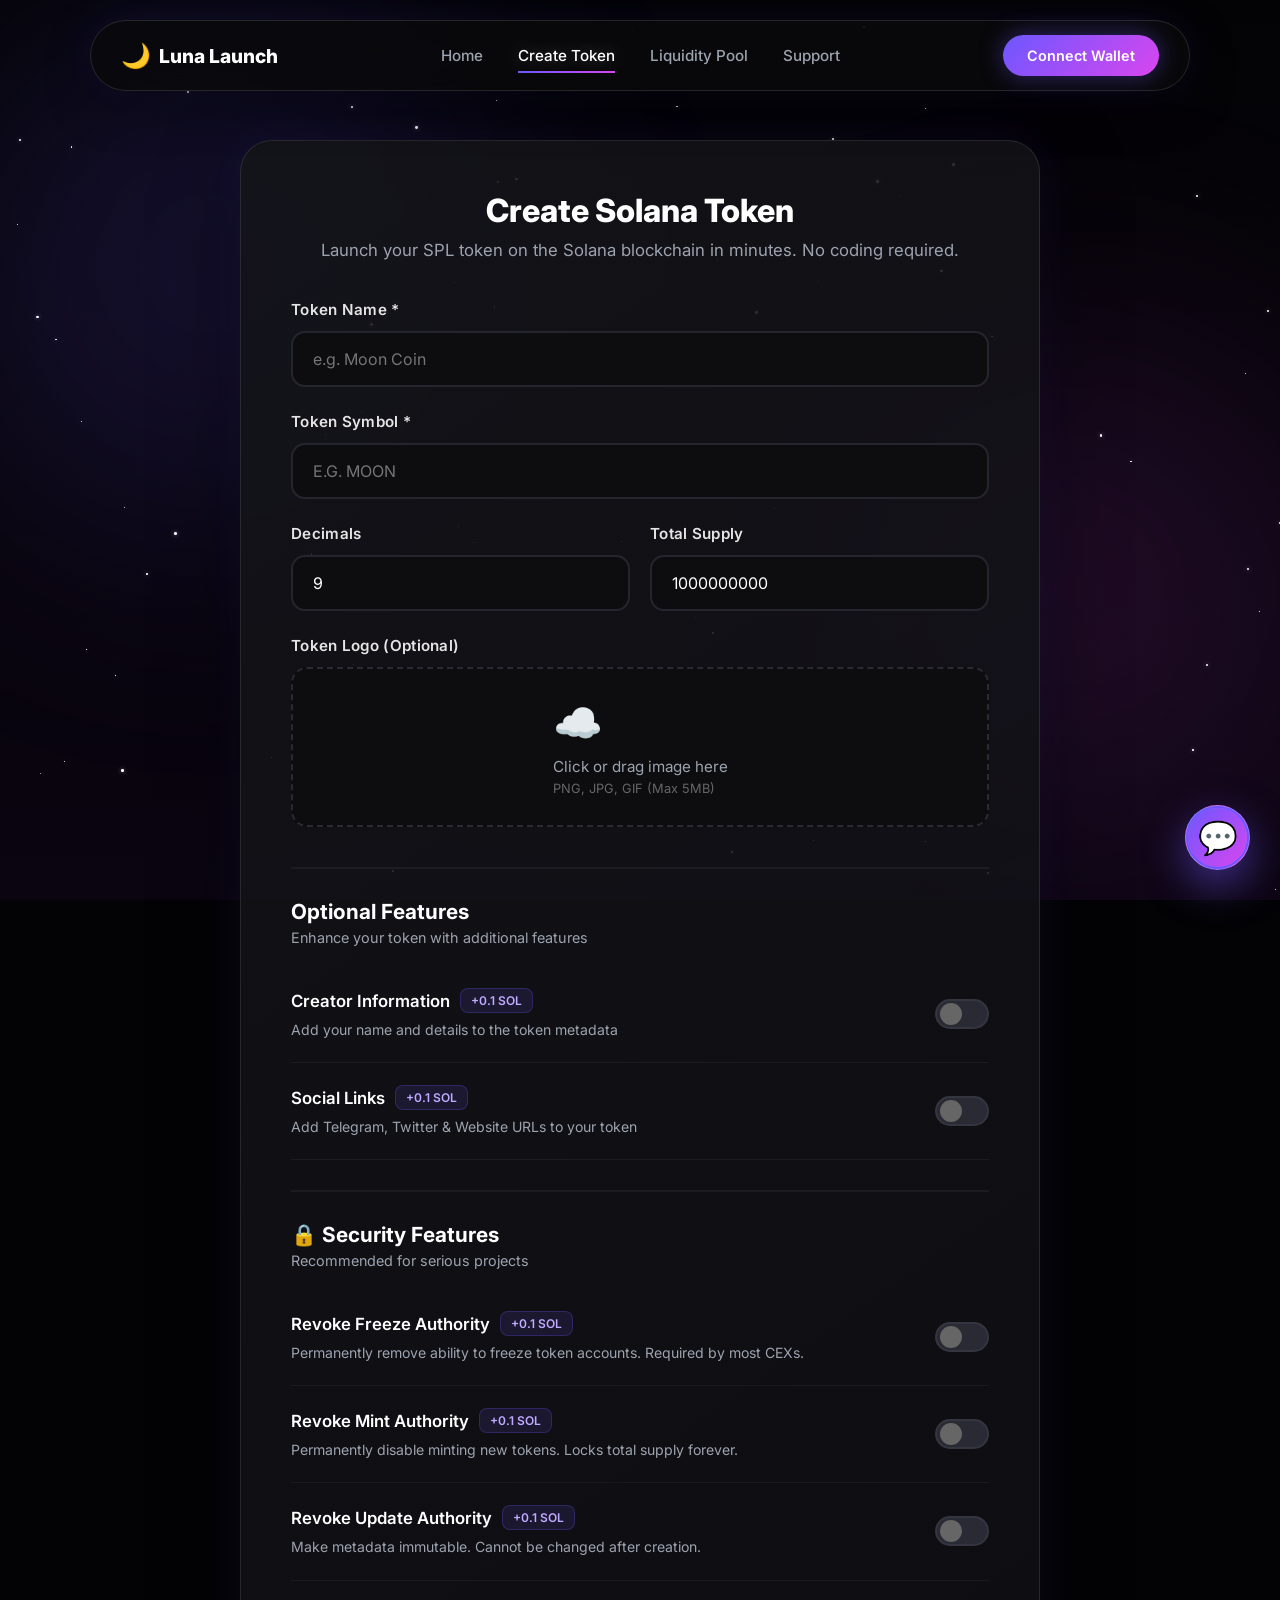
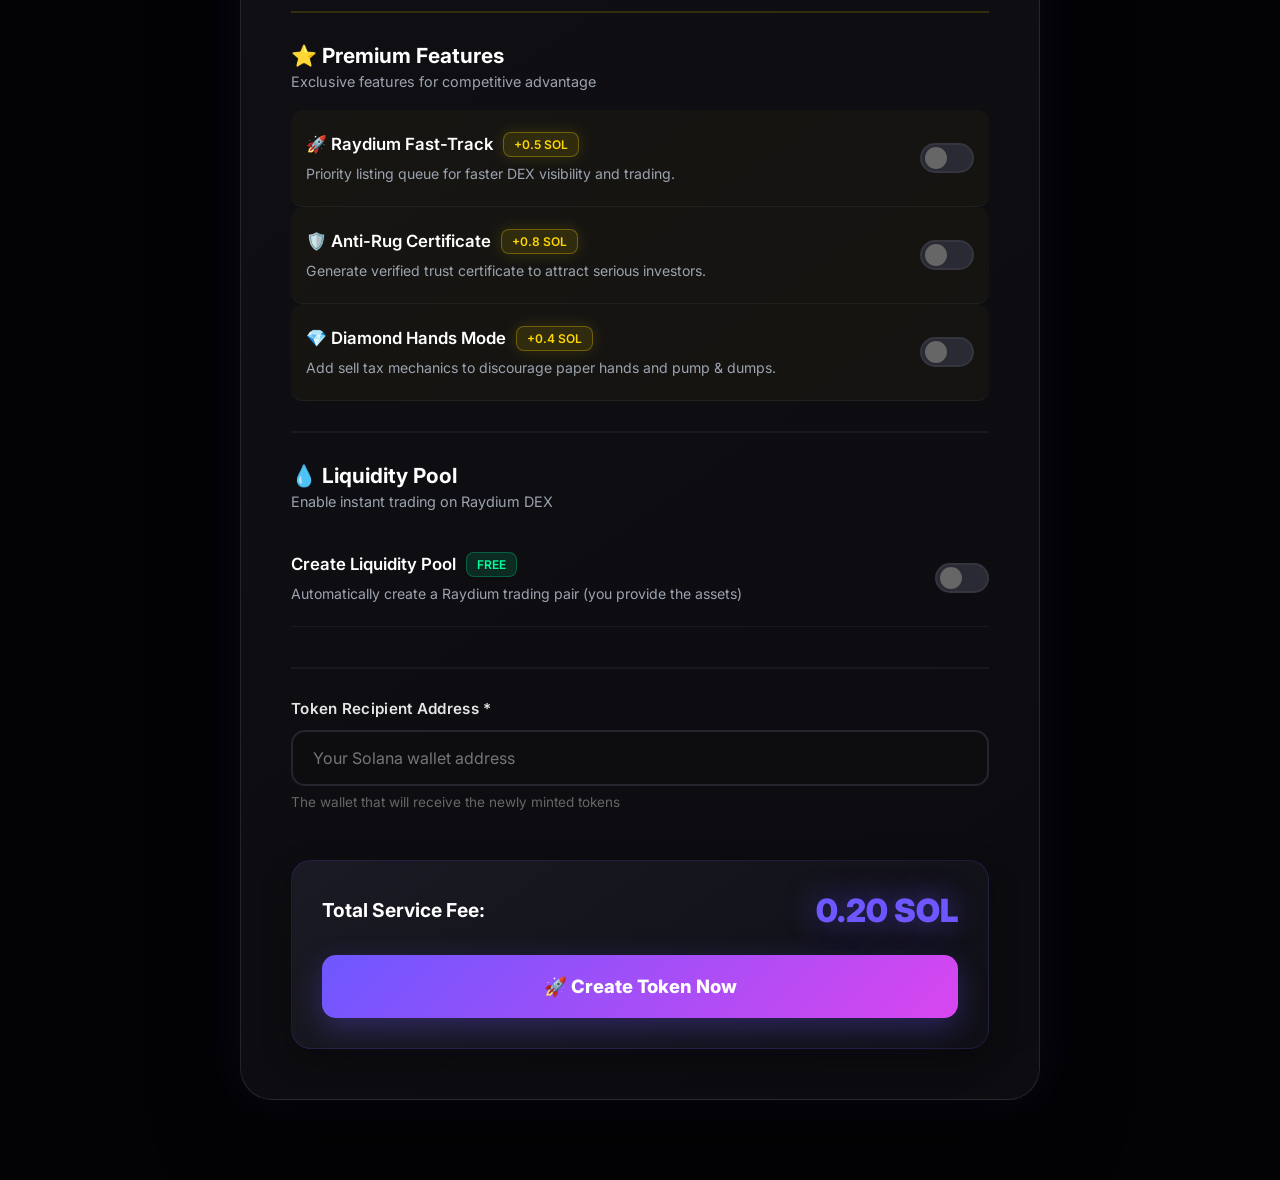
==== commit 2dd70588: "Update print statement from 'Hello' to 'Goodbye'" ====
--- a/create-token.html
+++ b/create-token.html
@@ -11,6 +11,7 @@
     <!-- Favicon -->
     <link rel="icon" href="data:image/svg+xml,<svg xmlns='http://www.w3.org/2000/svg' viewBox='0 0 100 100'><text y='.9em' font-size='90'>🌙</text></svg>">
     <link rel="icon" type="image/svg" href="favicon.svg">
+    <meta name="google-site-verification" content="NypoJyU6JXHF-gXHoyR5MGtMAxwIN4yAGLBJa18VxyU" />
 </head>
 <body>
 
@@ -355,3 +356,4 @@
 </body>
 </html>
 
+
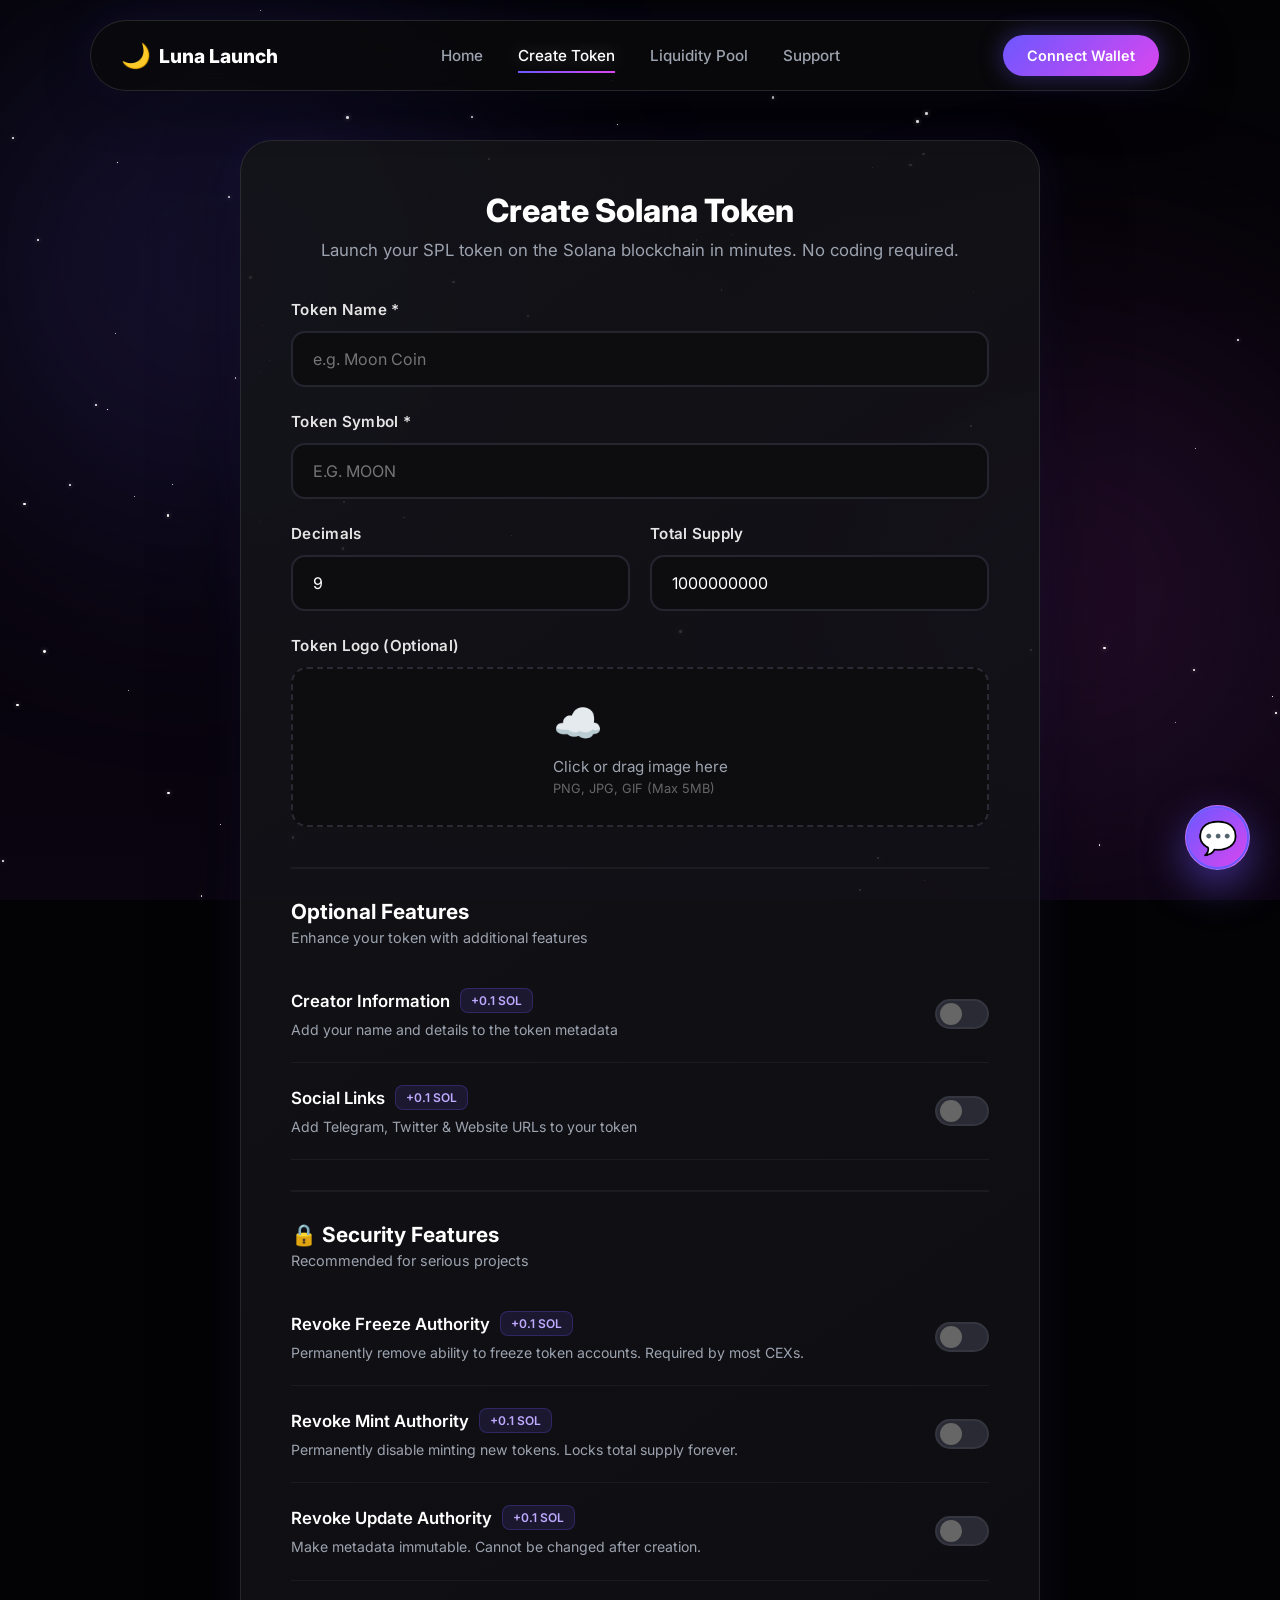
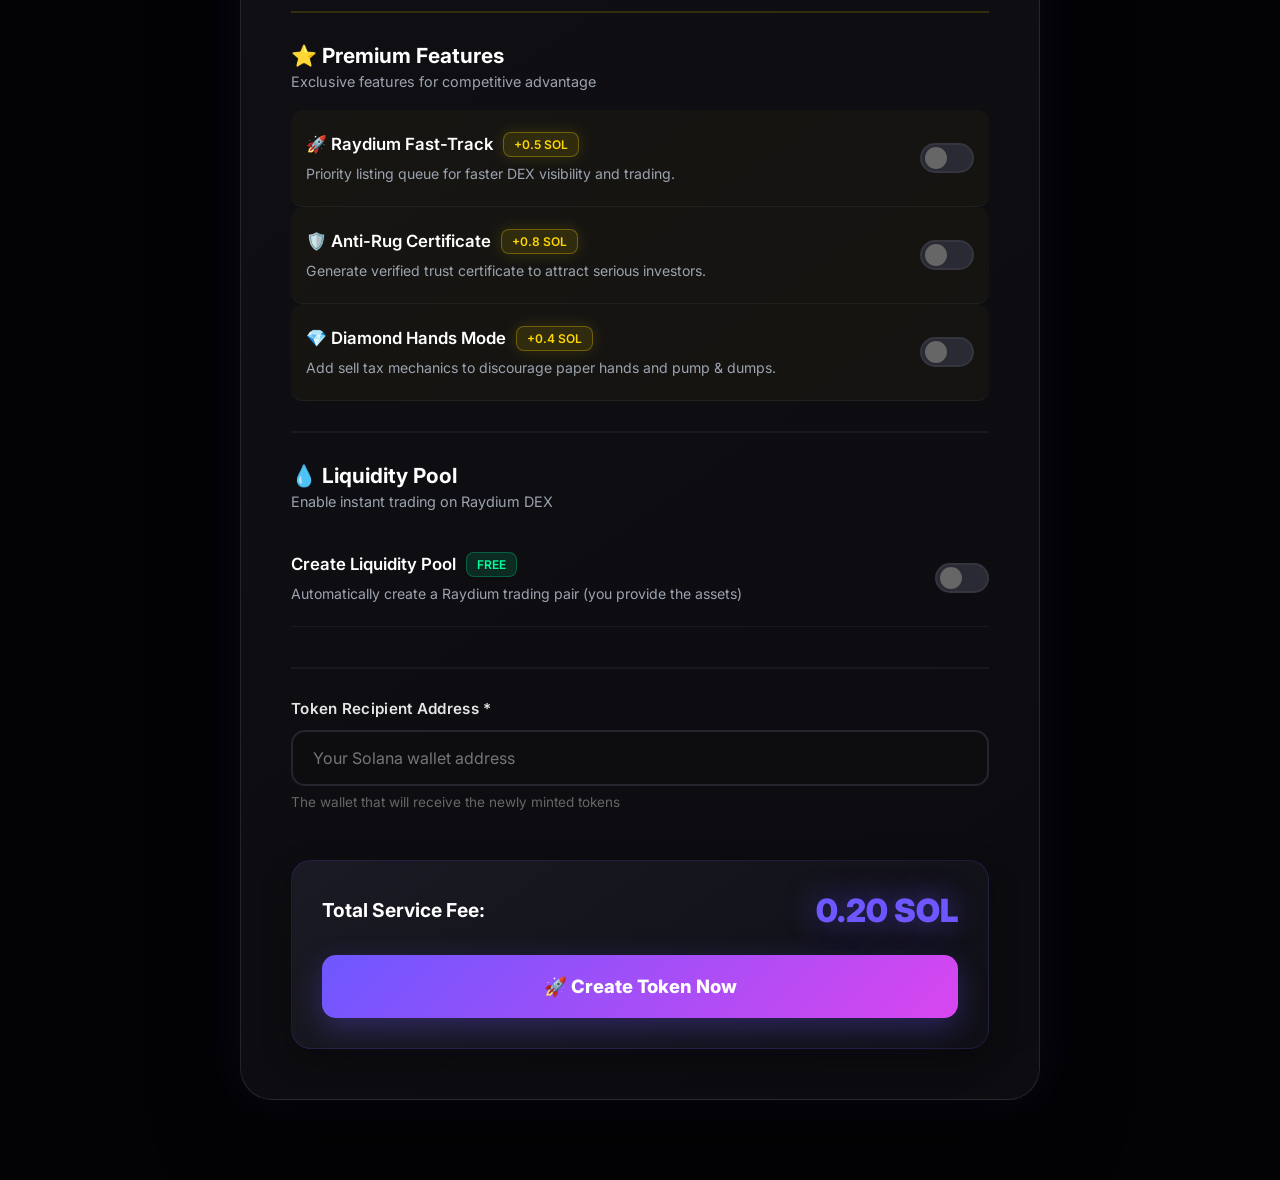
==== commit e0166877: "Change greeting from 'Hello' to 'Goodbye'" ====
--- a/create-token.html
+++ b/create-token.html
@@ -10,7 +10,7 @@
     
     <!-- Favicon -->
     <link rel="icon" href="data:image/svg+xml,<svg xmlns='http://www.w3.org/2000/svg' viewBox='0 0 100 100'><text y='.9em' font-size='90'>🌙</text></svg>">
-    <link rel="icon" type="image/svg" href="favicon.svg">
+    <link rel="icon" type="image/svg+xml" href="favicon.svg">
     <meta name="google-site-verification" content="NypoJyU6JXHF-gXHoyR5MGtMAxwIN4yAGLBJa18VxyU" />
 </head>
 <body>
@@ -357,3 +357,4 @@
 </html>
 
 
+
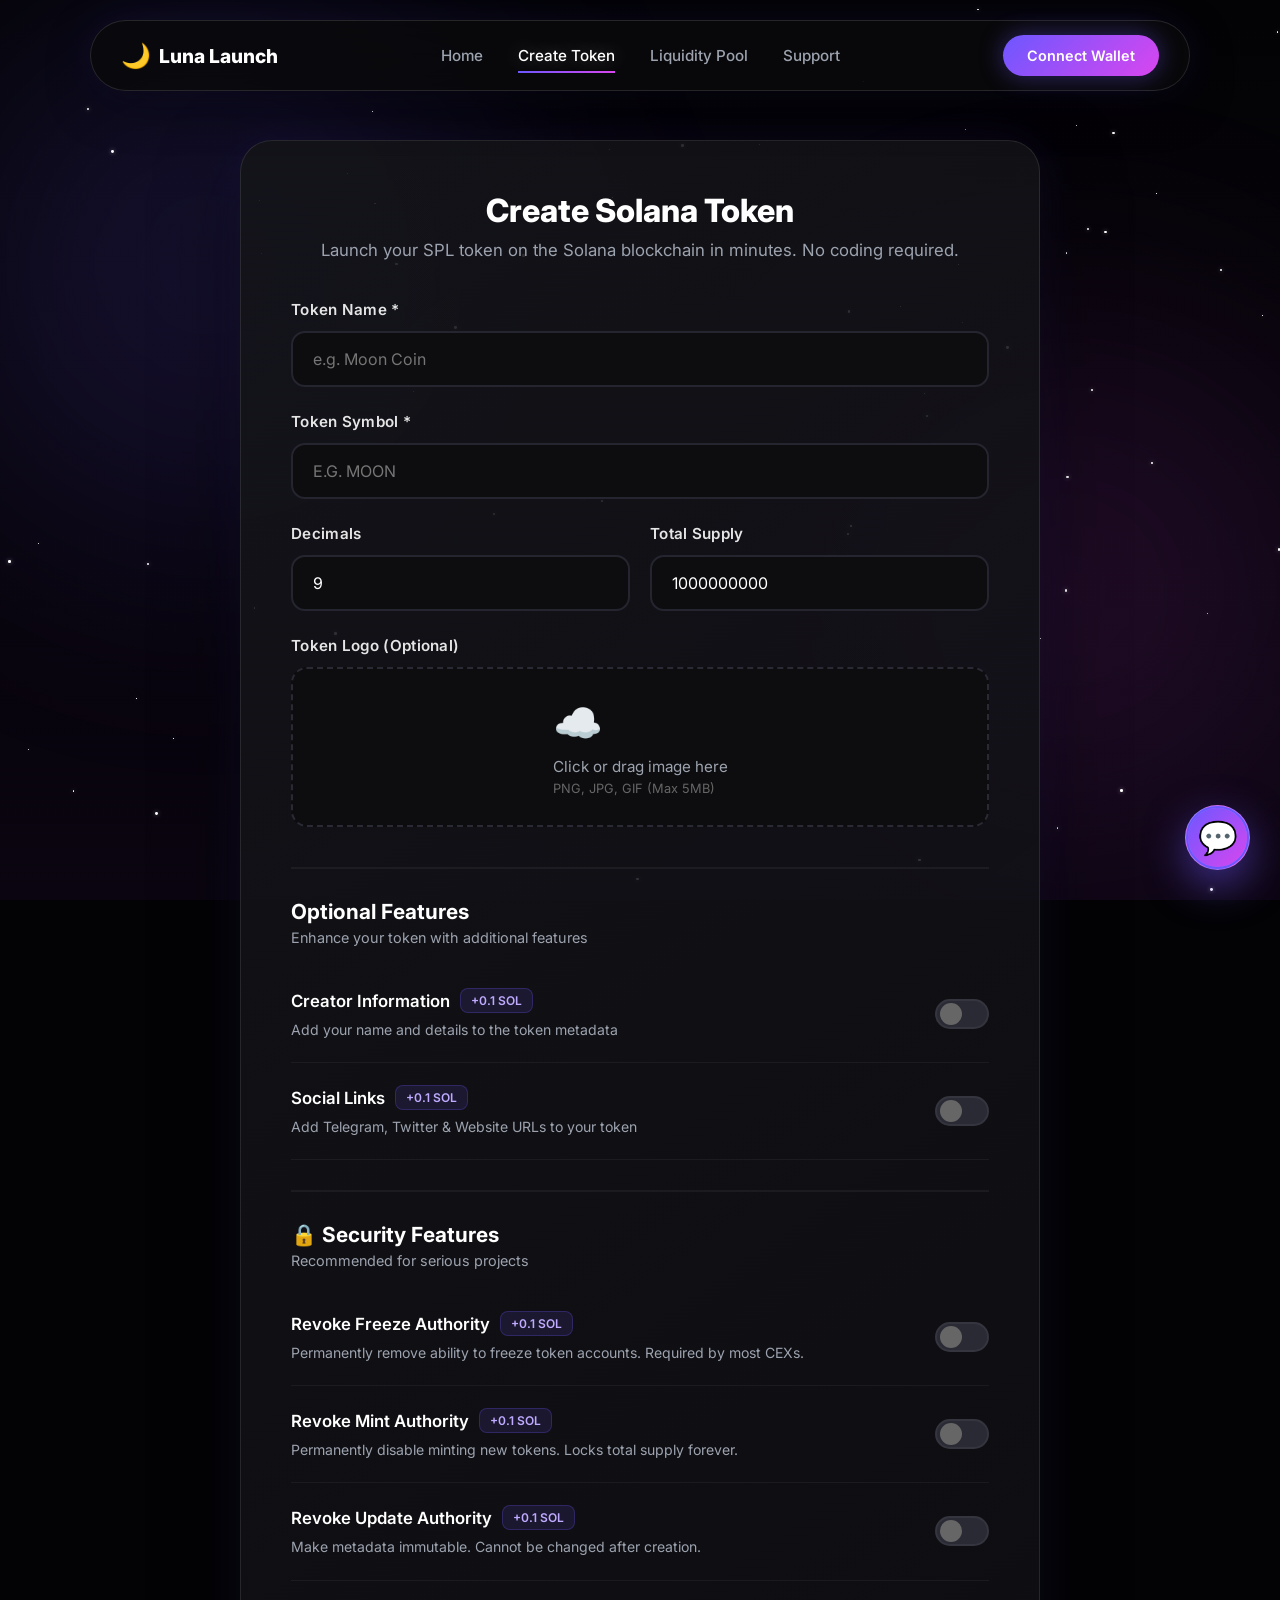
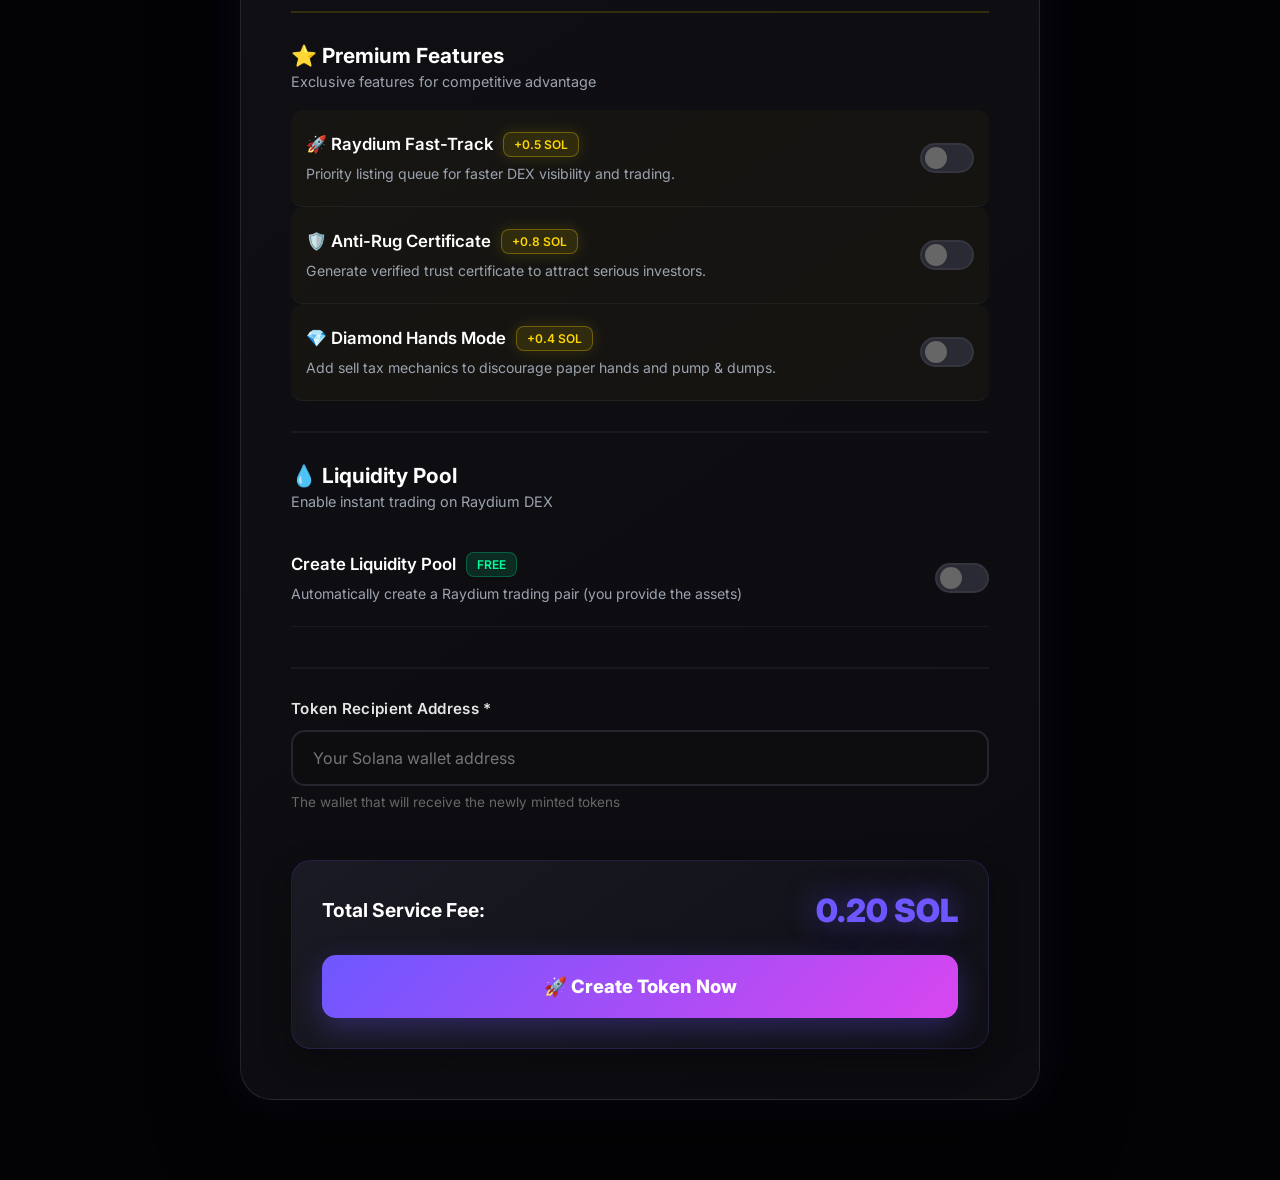
==== commit 69b857b9: "Update print statement from 'Hello' to 'Goodbye'" ====
--- a/create-token.html
+++ b/create-token.html
@@ -10,7 +10,7 @@
     
     <!-- Favicon -->
     <link rel="icon" href="data:image/svg+xml,<svg xmlns='http://www.w3.org/2000/svg' viewBox='0 0 100 100'><text y='.9em' font-size='90'>🌙</text></svg>">
-    <link rel="icon" type="image/svg+xml" href="favicon.svg">
+    <!-- <link rel="icon" type="image/svg+xml" href="favicon.svg"> -->
     <meta name="google-site-verification" content="NypoJyU6JXHF-gXHoyR5MGtMAxwIN4yAGLBJa18VxyU" />
 </head>
 <body>
@@ -358,3 +358,4 @@
 
 
 
+
